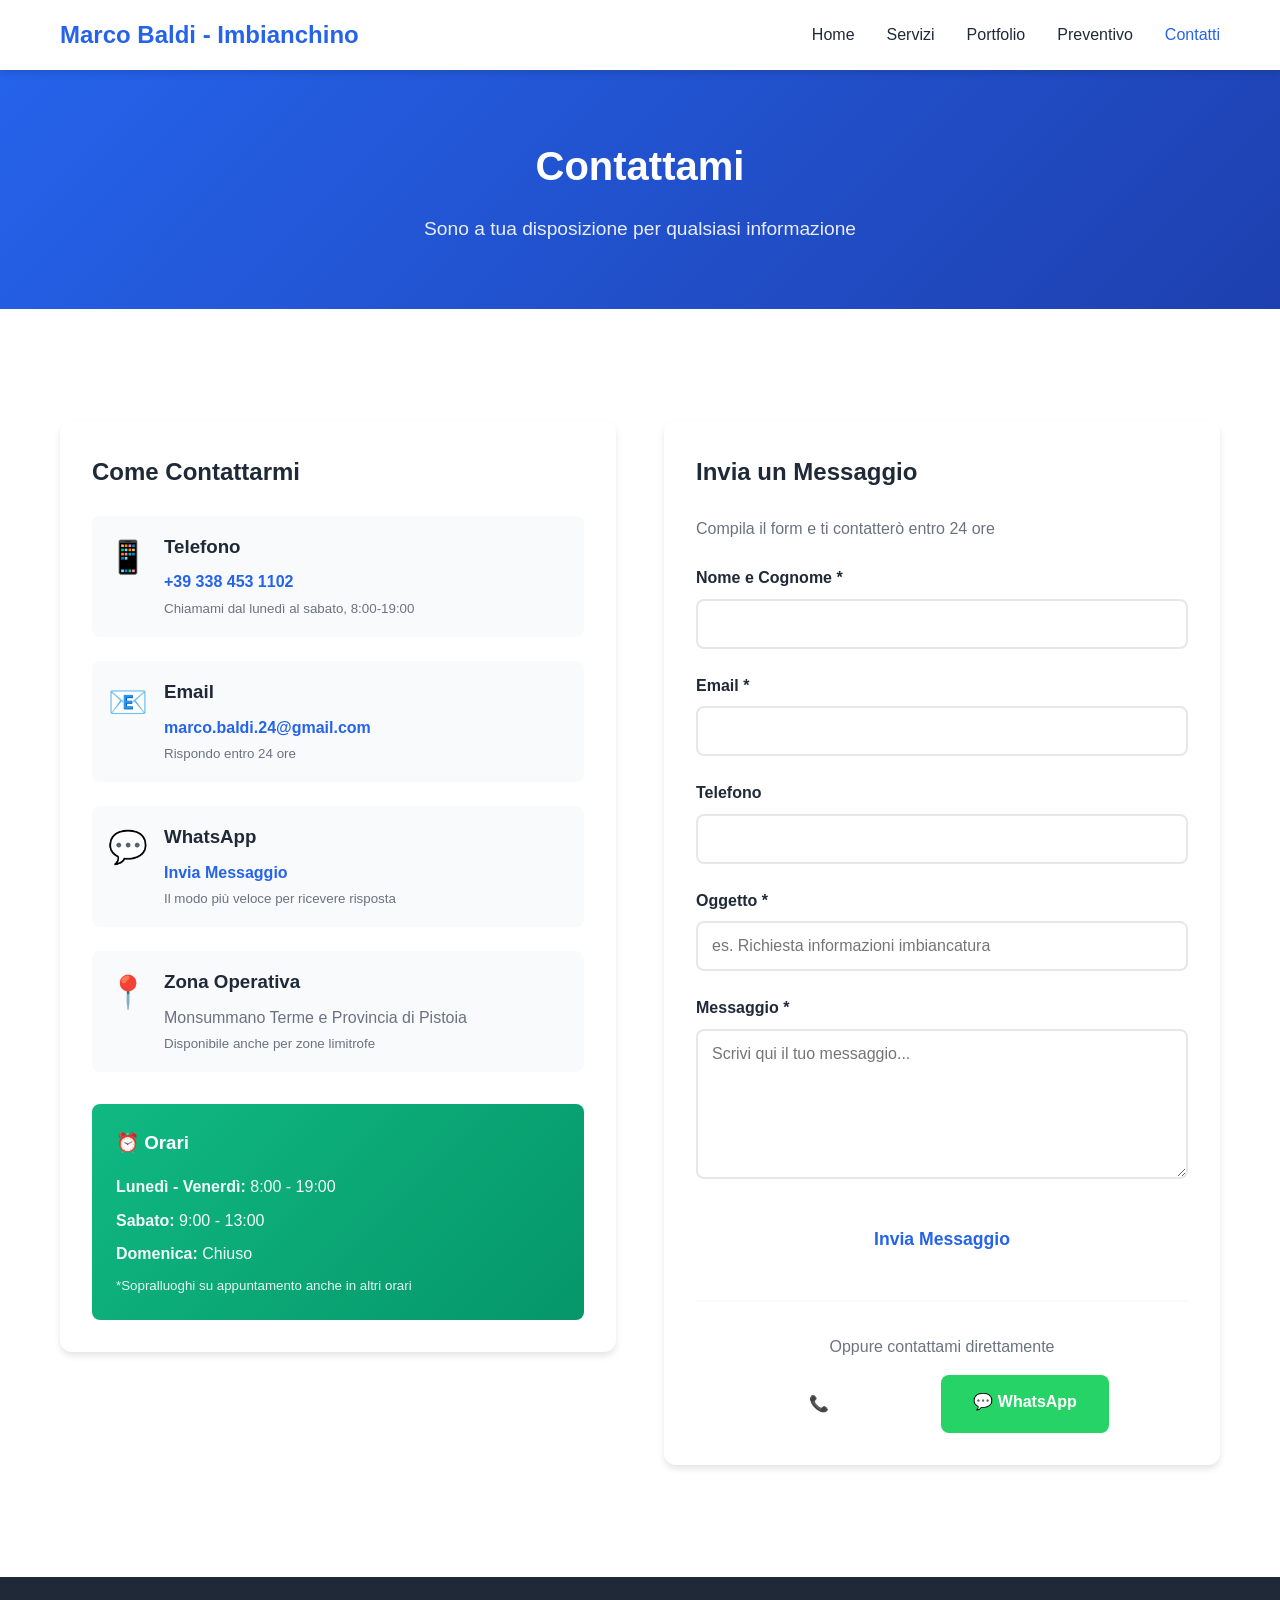
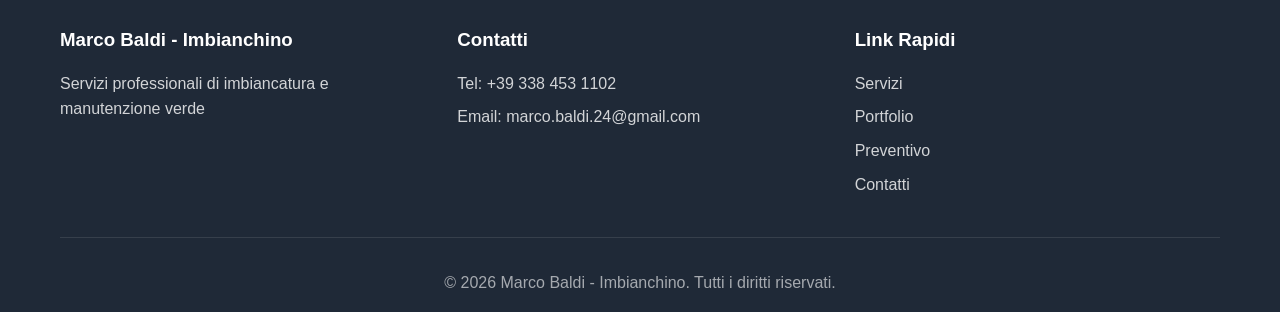
==== contatti.html @ b28af9c4 "Add files via upload" ====
<!DOCTYPE html>
<html lang="it">
<head>
    <script async src="https://www.googletagmanager.com/gtag/js?id=G-X4EQ93HGVP"></script>
    <script>
        window.dataLayer = window.dataLayer || [];
        function gtag(){dataLayer.push(arguments);}
        gtag('js', new Date());
        gtag('config', 'G-X4EQ93HGVP');
    </script>
    <meta charset="UTF-8">
    <meta name="viewport" content="width=device-width, initial-scale=1.0">
    <title>Contatti - Marco Baldi - Imbianchino</title>
    <meta name="description" content="Contattami per informazioni, preventivi o domande sui servizi di imbiancatura e manutenzione verde.">
    <link rel="stylesheet" href="style.css">
    <style>
        .contact-grid {
            display: grid;
            grid-template-columns: repeat(auto-fit, minmax(300px, 1fr));
            gap: 3rem;
            margin-bottom: 3rem;
        }

        .contact-info {
            background-color: var(--white);
            padding: 2rem;
            border-radius: 12px;
            box-shadow: var(--shadow);
        }

        .contact-item {
            display: flex;
            align-items: start;
            margin-bottom: 1.5rem;
            padding: 1rem;
            background-color: var(--light);
            border-radius: 8px;
        }

        .contact-icon {
            font-size: 2rem;
            margin-right: 1rem;
            min-width: 40px;
        }

        .contact-details h3 {
            margin-bottom: 0.5rem;
            color: var(--dark);
        }

        .contact-details p {
            color: var(--gray);
            margin: 0;
        }

        .contact-details a {
            color: var(--primary-color);
            text-decoration: none;
            font-weight: 600;
        }

        .contact-details a:hover {
            text-decoration: underline;
        }

        .contact-form {
            background-color: var(--white);
            padding: 2rem;
            border-radius: 12px;
            box-shadow: var(--shadow);
        }

        .contact-form h2 {
            margin-bottom: 1.5rem;
            color: var(--dark);
        }

        .form-group {
            margin-bottom: 1.5rem;
        }

        .form-group label {
            display: block;
            margin-bottom: 0.5rem;
            font-weight: 600;
            color: var(--dark);
        }

        .form-group input,
        .form-group textarea {
            width: 100%;
            padding: 0.875rem;
            border: 2px solid #e5e7eb;
            border-radius: 8px;
            font-size: 1rem;
            font-family: inherit;
            transition: border-color 0.3s;
        }

        .form-group input:focus,
        .form-group textarea:focus {
            outline: none;
            border-color: var(--primary-color);
        }

        .form-group textarea {
            min-height: 150px;
            resize: vertical;
        }

        .page-header {
            background: linear-gradient(135deg, var(--primary-color) 0%, #1e40af 100%);
            color: var(--white);
            padding: 4rem 0;
            text-align: center;
            margin-bottom: 3rem;
        }

        .page-header h1 {
            font-size: 2.5rem;
            margin-bottom: 1rem;
        }

        .page-header p {
            font-size: 1.2rem;
            opacity: 0.9;
        }

        .orari-box {
            background: linear-gradient(135deg, var(--secondary-color) 0%, #059669 100%);
            color: var(--white);
            padding: 1.5rem;
            border-radius: 8px;
            margin-top: 2rem;
        }

        .orari-box h3 {
            margin-bottom: 1rem;
        }

        .orari-box p {
            margin: 0.5rem 0;
            opacity: 0.95;
        }

        .success-message {
            background-color: #d1fae5;
            border-left: 4px solid var(--secondary-color);
            padding: 1.5rem;
            border-radius: 8px;
            margin-bottom: 2rem;
            display: none;
        }

        .success-message h3 {
            color: #065f46;
            margin-bottom: 0.5rem;
        }

        .success-message p {
            color: #047857;
        }
    </style>
</head>
<body>
    <!-- Header/Navbar -->
    <header class="header">
        <nav class="navbar">
            <div class="container">
                <div class="nav-brand">
                    <h1>Marco Baldi - Imbianchino</h1>
                </div>
                <button class="nav-toggle" id="navToggle">
                    <span></span>
                    <span></span>
                    <span></span>
                </button>
                <ul class="nav-menu" id="navMenu">
                    <li><a href="index.html">Home</a></li>
                    <li><a href="servizi.html">Servizi</a></li>
                    <li><a href="portfolio.html">Portfolio</a></li>
                    <li><a href="preventivo.html">Preventivo</a></li>
                    <li><a href="contatti.html" class="active">Contatti</a></li>
                </ul>
            </div>
        </nav>
    </header>

    <!-- Page Header -->
    <div class="page-header">
        <div class="container">
            <h1>Contattami</h1>
            <p>Sono a tua disposizione per qualsiasi informazione</p>
        </div>
    </div>

    <!-- Contact Content -->
    <section>
        <div class="container">
            <div class="contact-grid">
                <!-- Informazioni Contatto -->
                <div>
                    <div class="contact-info">
                        <h2 style="margin-bottom: 1.5rem;">Come Contattarmi</h2>

                        <div class="contact-item">
                            <div class="contact-icon">📱</div>
                            <div class="contact-details">
                                <h3>Telefono</h3>
                                <p><a href="tel:+393384531102">+39 338 453 1102</a></p>
                                <small style="color: var(--gray);">Chiamami dal lunedì al sabato, 8:00-19:00</small>
                            </div>
                        </div>

                        <div class="contact-item">
                            <div class="contact-icon">📧</div>
                            <div class="contact-details">
                                <h3>Email</h3>
                                <p><a href="mailto:marco.baldi.24@gmail.com">marco.baldi.24@gmail.com</a></p>
                                <small style="color: var(--gray);">Rispondo entro 24 ore</small>
                            </div>
                        </div>

                        <div class="contact-item">
                            <div class="contact-icon">💬</div>
                            <div class="contact-details">
                                <h3>WhatsApp</h3>
                                <p><a href="https://wa.me/393384531102" target="_blank">Invia Messaggio</a></p>
                                <small style="color: var(--gray);">Il modo più veloce per ricevere risposta</small>
                            </div>
                        </div>

                        <div class="contact-item">
                            <div class="contact-icon">📍</div>
                            <div class="contact-details">
                                <h3>Zona Operativa</h3>
                                <p>Monsummano Terme e Provincia di Pistoia</p>
                                <small style="color: var(--gray);">Disponibile anche per zone limitrofe</small>
                            </div>
                        </div>

                        <div class="orari-box">
                            <h3>⏰ Orari</h3>
                            <p><strong>Lunedì - Venerdì:</strong> 8:00 - 19:00</p>
                            <p><strong>Sabato:</strong> 9:00 - 13:00</p>
                            <p><strong>Domenica:</strong> Chiuso</p>
                            <small style="display: block; margin-top: 0.5rem; opacity: 0.9;">*Sopralluoghi su appuntamento anche in altri orari</small>
                        </div>
                    </div>
                </div>

                <!-- Form Contatto -->
                <div>
                    <div class="contact-form">
                        <div class="success-message" id="contactSuccess">
                            <h3>✓ Messaggio Inviato!</h3>
                            <p>Grazie per avermi contattato. Ti risponderò al più presto.</p>
                        </div>

                        <h2>Invia un Messaggio</h2>
                        <p style="color: var(--gray); margin-bottom: 1.5rem;">Compila il form e ti contatterò entro 24 ore</p>

                        <form id="contactForm">
                            <div class="form-group">
                                <label for="nome">Nome e Cognome *</label>
                                <input type="text" id="nome" name="nome" required>
                            </div>

                            <div class="form-group">
                                <label for="email">Email *</label>
                                <input type="email" id="email" name="email" required>
                            </div>

                            <div class="form-group">
                                <label for="telefono">Telefono</label>
                                <input type="tel" id="telefono" name="telefono">
                            </div>

                            <div class="form-group">
                                <label for="oggetto">Oggetto *</label>
                                <input type="text" id="oggetto" name="oggetto" placeholder="es. Richiesta informazioni imbiancatura" required>
                            </div>

                            <div class="form-group">
                                <label for="messaggio">Messaggio *</label>
                                <textarea id="messaggio" name="messaggio" placeholder="Scrivi qui il tuo messaggio..." required></textarea>
                            </div>

                            <button type="submit" class="btn btn-primary btn-large" style="width: 100%;">
                                Invia Messaggio
                            </button>
                        </form>

                        <div style="text-align: center; margin-top: 2rem; padding-top: 2rem; border-top: 2px solid var(--light);">
                            <p style="color: var(--gray); margin-bottom: 1rem;">Oppure contattami direttamente</p>
                            <div style="display: flex; gap: 1rem; justify-content: center; flex-wrap: wrap;">
                                <a href="tel:+393384531102" class="btn btn-secondary">📞 Chiama</a>
                                <a href="https://wa.me/393384531102" class="btn btn-whatsapp" target="_blank">💬 WhatsApp</a>
                            </div>
                        </div>
                    </div>
                </div>
            </div>
        </div>
    </section>

    <!-- Footer -->
    <footer class="footer">
        <div class="container">
            <div class="footer-content">
                <div class="footer-section">
                    <h3>Marco Baldi - Imbianchino</h3>
                    <p>Servizi professionali di imbiancatura e manutenzione verde</p>
                </div>
                <div class="footer-section">
                    <h3>Contatti</h3>
                    <p>Tel: <a href="tel:+393384531102">+39 338 453 1102</a></p>
                    <p>Email: <a href="mailto:marco.baldi.24@gmail.com">marco.baldi.24@gmail.com</a></p>
                </div>
                <div class="footer-section">
                    <h3>Link Rapidi</h3>
                    <ul>
                        <li><a href="servizi.html">Servizi</a></li>
                        <li><a href="portfolio.html">Portfolio</a></li>
                        <li><a href="preventivo.html">Preventivo</a></li>
                        <li><a href="contatti.html">Contatti</a></li>
                    </ul>
                </div>
            </div>
            <div class="footer-bottom">
                <p>&copy; 2026 Marco Baldi - Imbianchino. Tutti i diritti riservati.</p>
            </div>
        </div>
    </footer>

    <script src="script.js"></script>
    <script>
        document.getElementById('contactForm').addEventListener('submit', function(e) {
            e.preventDefault();

            if (typeof gtag === 'function') {
                gtag('event', 'generate_lead', {
                    'method': 'ContactForm',
                    'event_label': 'Modulo Contatti'
                });
            }

            setTimeout(() => {
                document.getElementById('contactForm').style.display = 'none';
                document.getElementById('contactSuccess').style.display = 'block';
                document.getElementById('contactSuccess').scrollIntoView({ behavior: 'smooth' });
            }, 500);
        });
    </script>
</body>
</html>
---- style.css ----
/* Reset e Base */
* {
    margin: 0;
    padding: 0;
    box-sizing: border-box;
}

:root {
    --primary-color: #2563eb;
    --secondary-color: #10b981;
    --dark: #1f2937;
    --light: #f9fafb;
    --gray: #6b7280;
    --white: #ffffff;
    --shadow: 0 4px 6px rgba(0, 0, 0, 0.1);
    --shadow-lg: 0 10px 25px rgba(0, 0, 0, 0.15);
}

body {
    font-family: -apple-system, BlinkMacSystemFont, 'Segoe UI', Roboto, Oxygen, Ubuntu, Cantarell, sans-serif;
    line-height: 1.6;
    color: var(--dark);
    background-color: var(--white);
}

.container {
    max-width: 1200px;
    margin: 0 auto;
    padding: 0 20px;
}

/* Header & Navbar */
.header {
    background-color: var(--white);
    box-shadow: var(--shadow);
    position: sticky;
    top: 0;
    z-index: 1000;
}

.navbar {
    padding: 1rem 0;
}

.navbar .container {
    display: flex;
    justify-content: space-between;
    align-items: center;
}

.nav-brand h1 {
    font-size: 1.5rem;
    color: var(--primary-color);
}

.nav-menu {
    display: flex;
    list-style: none;
    gap: 2rem;
}

.nav-menu a {
    text-decoration: none;
    color: var(--dark);
    font-weight: 500;
    transition: color 0.3s;
}

.nav-menu a:hover,
.nav-menu a.active {
    color: var(--primary-color);
}

.nav-toggle {
    display: none;
    flex-direction: column;
    background: none;
    border: none;
    cursor: pointer;
    padding: 0;
}

.nav-toggle span {
    width: 25px;
    height: 3px;
    background-color: var(--dark);
    margin: 3px 0;
    transition: 0.3s;
}

/* Hero Section */
.hero {
    position: relative;
    background: linear-gradient(135deg, var(--primary-color) 0%, #1e40af 100%);
    color: var(--white);
    padding: 8rem 0;
    text-align: center;
}

.hero-overlay {
    position: absolute;
    top: 0;
    left: 0;
    right: 0;
    bottom: 0;
    background: url('data:image/svg+xml,<svg xmlns="http://www.w3.org/2000/svg" viewBox="0 0 1200 600"><path d="M0,300 Q300,200 600,300 T1200,300 L1200,600 L0,600 Z" fill="rgba(255,255,255,0.1)"/></svg>');
    background-size: cover;
}

.hero-content {
    position: relative;
    z-index: 1;
}

.hero-title {
    font-size: 3rem;
    margin-bottom: 1rem;
    font-weight: 700;
}

.hero-subtitle {
    font-size: 1.5rem;
    margin-bottom: 2rem;
    opacity: 0.9;
}

.hero-buttons {
    display: flex;
    gap: 1rem;
    justify-content: center;
    flex-wrap: wrap;
}

/* Buttons */
.btn {
    display: inline-block;
    padding: 0.875rem 2rem;
    border-radius: 8px;
    text-decoration: none;
    font-weight: 600;
    transition: all 0.3s;
    border: 2px solid transparent;
    cursor: pointer;
    font-size: 1rem;
}

.btn-primary {
    background-color: var(--white);
    color: var(--primary-color);
}

.btn-primary:hover {
    transform: translateY(-2px);
    box-shadow: var(--shadow-lg);
}

.btn-secondary {
    background-color: transparent;
    color: var(--white);
    border-color: var(--white);
}

.btn-secondary:hover {
    background-color: var(--white);
    color: var(--primary-color);
}

.btn-outline {
    background-color: transparent;
    color: var(--primary-color);
    border-color: var(--primary-color);
}

.btn-outline:hover {
    background-color: var(--primary-color);
    color: var(--white);
}

.btn-whatsapp {
    background-color: #25d366;
    color: var(--white);
    border: none;
}

.btn-whatsapp:hover {
    background-color: #20ba5a;
    transform: translateY(-2px);
}

.btn-large {
    padding: 1rem 2.5rem;
    font-size: 1.1rem;
}

.whatsapp-icon {
    margin-right: 0.5rem;
}

/* Sections */
section {
    padding: 4rem 0;
}

.section-title {
    text-align: center;
    font-size: 2.5rem;
    margin-bottom: 3rem;
    color: var(--dark);
}

/* Services Preview */
.services-preview {
    background-color: var(--light);
}

.services-grid {
    display: grid;
    grid-template-columns: repeat(auto-fit, minmax(280px, 1fr));
    gap: 2rem;
    margin-bottom: 3rem;
}

.service-card {
    background-color: var(--white);
    padding: 2rem;
    border-radius: 12px;
    text-align: center;
    box-shadow: var(--shadow);
    transition: transform 0.3s, box-shadow 0.3s;
}

.service-card:hover {
    transform: translateY(-5px);
    box-shadow: var(--shadow-lg);
}

.service-icon {
    font-size: 3rem;
    margin-bottom: 1rem;
}

.service-card h3 {
    font-size: 1.5rem;
    margin-bottom: 1rem;
    color: var(--dark);
}

.service-card p {
    color: var(--gray);
}

/* Features Grid */
.features-grid {
    display: grid;
    grid-template-columns: repeat(auto-fit, minmax(250px, 1fr));
    gap: 2rem;
}

.feature {
    text-align: center;
    padding: 1.5rem;
}

.feature-icon {
    font-size: 2.5rem;
    color: var(--secondary-color);
    margin-bottom: 1rem;
}

.feature h3 {
    font-size: 1.25rem;
    margin-bottom: 0.5rem;
}

.feature p {
    color: var(--gray);
}

/* CTA Section */
.cta {
    background: linear-gradient(135deg, var(--primary-color) 0%, #1e40af 100%);
    color: var(--white);
    text-align: center;
}

.cta h2 {
    font-size: 2.5rem;
    margin-bottom: 1rem;
}

.cta p {
    font-size: 1.25rem;
    margin-bottom: 2rem;
    opacity: 0.9;
}

.cta-buttons {
    display: flex;
    gap: 1rem;
    justify-content: center;
    flex-wrap: wrap;
}

/* Footer */
.footer {
    background-color: var(--dark);
    color: var(--white);
    padding: 3rem 0 1rem;
}

.footer-content {
    display: grid;
    grid-template-columns: repeat(auto-fit, minmax(250px, 1fr));
    gap: 2rem;
    margin-bottom: 2rem;
}

.footer-section h3 {
    margin-bottom: 1rem;
    color: var(--white);
}

.footer-section p {
    color: rgba(255, 255, 255, 0.8);
    margin-bottom: 0.5rem;
}

.footer-section a {
    color: rgba(255, 255, 255, 0.8);
    text-decoration: none;
    transition: color 0.3s;
}

.footer-section a:hover {
    color: var(--white);
}

.footer-section ul {
    list-style: none;
}

.footer-section ul li {
    margin-bottom: 0.5rem;
}

.footer-bottom {
    text-align: center;
    padding-top: 2rem;
    border-top: 1px solid rgba(255, 255, 255, 0.1);
    color: rgba(255, 255, 255, 0.6);
}

/* Utility Classes */
.text-center {
    text-align: center;
}

/* Responsive */
@media (max-width: 768px) {
    .nav-menu {
        position: fixed;
        left: -100%;
        top: 70px;
        flex-direction: column;
        background-color: var(--white);
        width: 100%;
        text-align: center;
        transition: 0.3s;
        box-shadow: var(--shadow);
        padding: 2rem 0;
    }

    .nav-menu.active {
        left: 0;
    }

    .nav-toggle {
        display: flex;
    }

    .hero-title {
        font-size: 2rem;
    }

    .hero-subtitle {
        font-size: 1.2rem;
    }

    .section-title {
        font-size: 2rem;
    }

    .hero {
        padding: 4rem 0;
    }

    .services-grid,
    .features-grid {
        grid-template-columns: 1fr;
    }
}
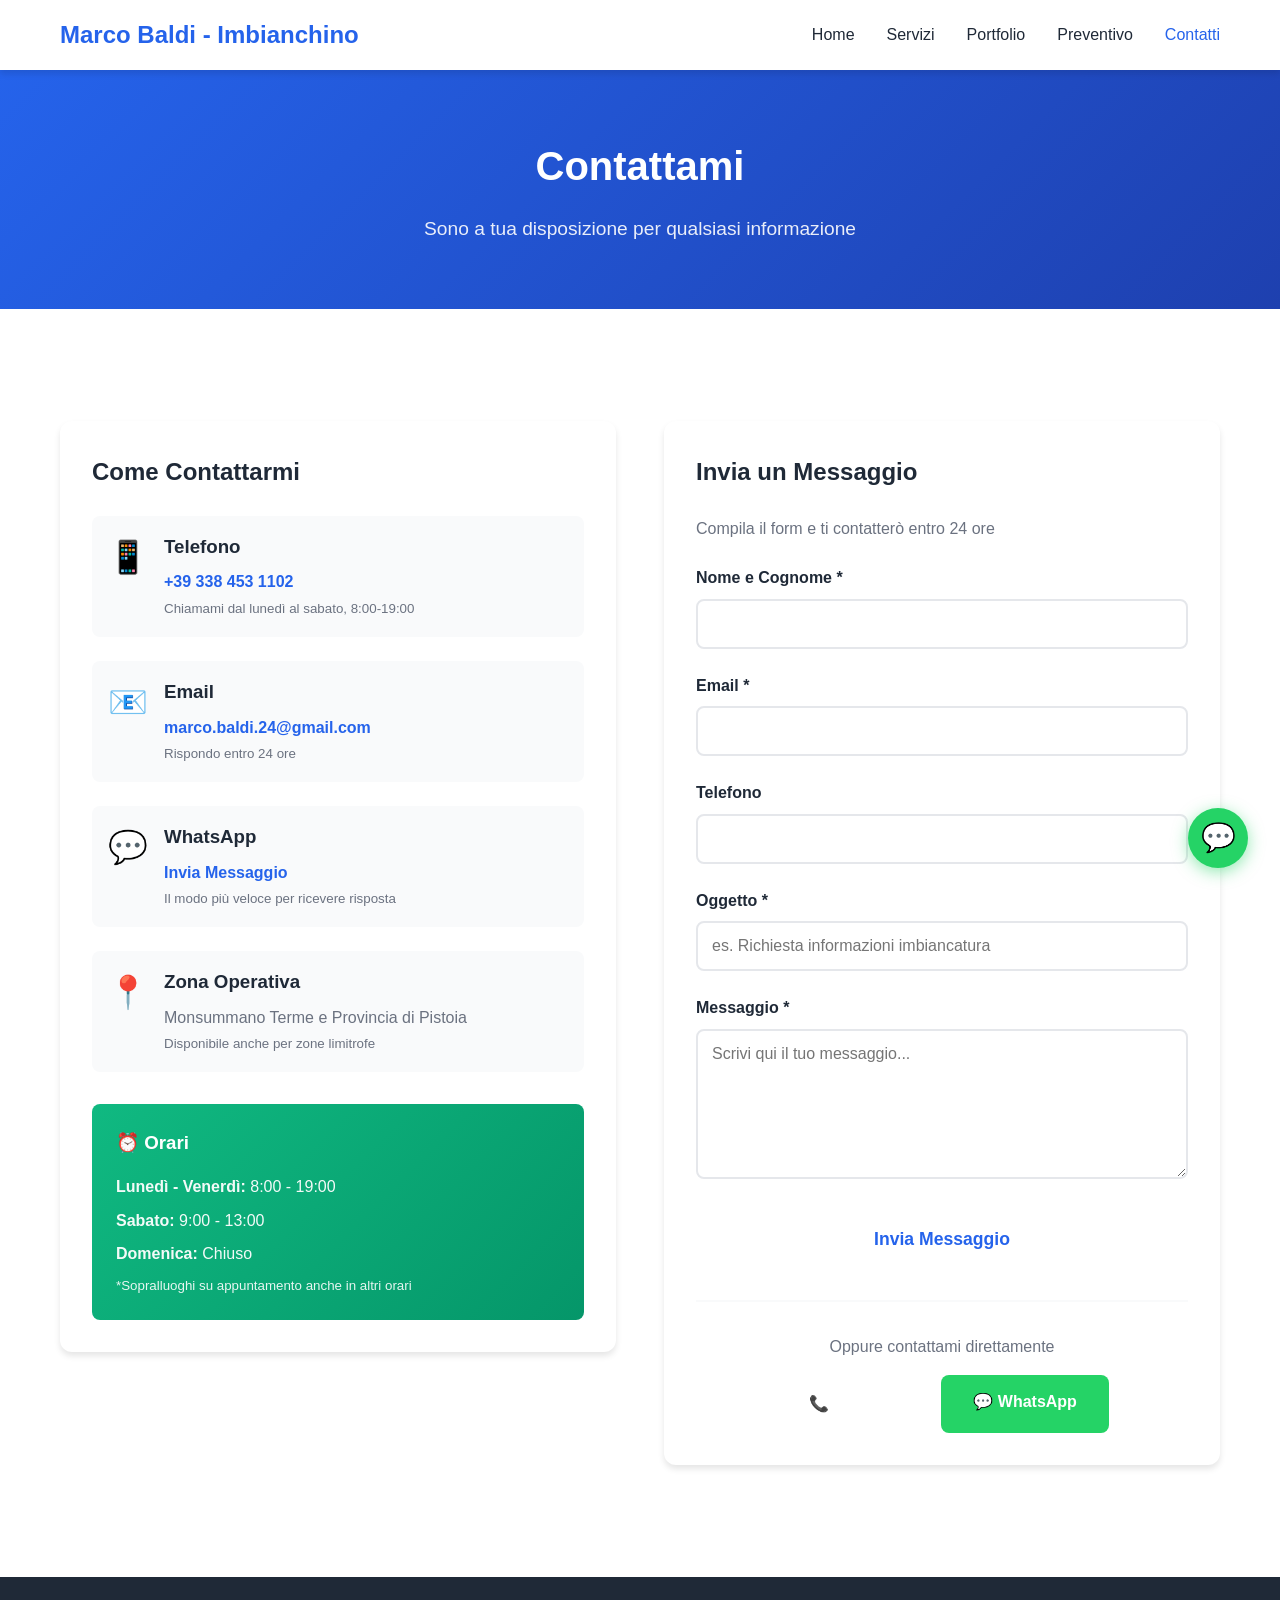
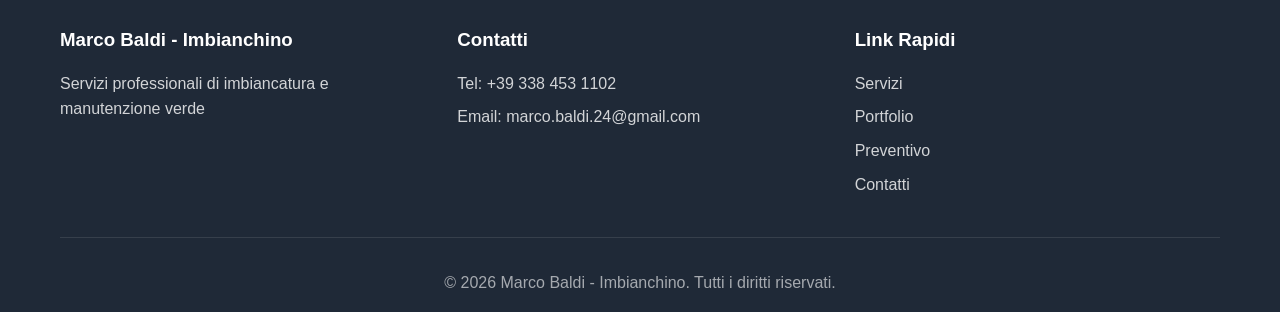
==== commit 2ce1d45f: "Improve code quality and implement website enhancements Co-authored-by: Mescal0 <8352988+Mescal0@use" ====
--- a/contatti.html
+++ b/contatti.html
@@ -8,164 +8,33 @@
         gtag('js', new Date());
         gtag('config', 'G-X4EQ93HGVP');
     </script>
+    <!-- Google Tag Manager -->
+    <script>(function(w,d,s,l,i){w[l]=w[l]||[];w[l].push({'gtm.start':
+    new Date().getTime(),event:'gtm.js'});var f=d.getElementsByTagName(s)[0],
+    j=d.createElement(s),dl=l!='dataLayer'?'&l='+l:'';j.async=true;j.src=
+    'https://www.googletagmanager.com/gtm.js?id='+i+dl;f.parentNode.insertBefore(j,f);
+    })(window,document,'script','dataLayer','GT-P8QQXMKH');</script>
+    <!-- End Google Tag Manager -->
     <meta charset="UTF-8">
     <meta name="viewport" content="width=device-width, initial-scale=1.0">
     <title>Contatti - Marco Baldi - Imbianchino</title>
     <meta name="description" content="Contattami per informazioni, preventivi o domande sui servizi di imbiancatura e manutenzione verde.">
+    <!-- Open Graph -->
+    <meta property="og:type" content="website">
+    <meta property="og:title" content="Contatti - Marco Baldi - Imbianchino">
+    <meta property="og:description" content="Contattami per informazioni o preventivi gratuiti. Imbianchino a Monsummano Terme.">
+    <meta property="og:url" content="https://marco-imbianchino.pages.dev/contatti.html">
+    <link rel="canonical" href="https://marco-imbianchino.pages.dev/contatti.html">
     <link rel="stylesheet" href="style.css">
-    <style>
-        .contact-grid {
-            display: grid;
-            grid-template-columns: repeat(auto-fit, minmax(300px, 1fr));
-            gap: 3rem;
-            margin-bottom: 3rem;
-        }
-
-        .contact-info {
-            background-color: var(--white);
-            padding: 2rem;
-            border-radius: 12px;
-            box-shadow: var(--shadow);
-        }
-
-        .contact-item {
-            display: flex;
-            align-items: start;
-            margin-bottom: 1.5rem;
-            padding: 1rem;
-            background-color: var(--light);
-            border-radius: 8px;
-        }
-
-        .contact-icon {
-            font-size: 2rem;
-            margin-right: 1rem;
-            min-width: 40px;
-        }
-
-        .contact-details h3 {
-            margin-bottom: 0.5rem;
-            color: var(--dark);
-        }
-
-        .contact-details p {
-            color: var(--gray);
-            margin: 0;
-        }
-
-        .contact-details a {
-            color: var(--primary-color);
-            text-decoration: none;
-            font-weight: 600;
-        }
-
-        .contact-details a:hover {
-            text-decoration: underline;
-        }
-
-        .contact-form {
-            background-color: var(--white);
-            padding: 2rem;
-            border-radius: 12px;
-            box-shadow: var(--shadow);
-        }
-
-        .contact-form h2 {
-            margin-bottom: 1.5rem;
-            color: var(--dark);
-        }
-
-        .form-group {
-            margin-bottom: 1.5rem;
-        }
-
-        .form-group label {
-            display: block;
-            margin-bottom: 0.5rem;
-            font-weight: 600;
-            color: var(--dark);
-        }
-
-        .form-group input,
-        .form-group textarea {
-            width: 100%;
-            padding: 0.875rem;
-            border: 2px solid #e5e7eb;
-            border-radius: 8px;
-            font-size: 1rem;
-            font-family: inherit;
-            transition: border-color 0.3s;
-        }
-
-        .form-group input:focus,
-        .form-group textarea:focus {
-            outline: none;
-            border-color: var(--primary-color);
-        }
-
-        .form-group textarea {
-            min-height: 150px;
-            resize: vertical;
-        }
-
-        .page-header {
-            background: linear-gradient(135deg, var(--primary-color) 0%, #1e40af 100%);
-            color: var(--white);
-            padding: 4rem 0;
-            text-align: center;
-            margin-bottom: 3rem;
-        }
-
-        .page-header h1 {
-            font-size: 2.5rem;
-            margin-bottom: 1rem;
-        }
-
-        .page-header p {
-            font-size: 1.2rem;
-            opacity: 0.9;
-        }
-
-        .orari-box {
-            background: linear-gradient(135deg, var(--secondary-color) 0%, #059669 100%);
-            color: var(--white);
-            padding: 1.5rem;
-            border-radius: 8px;
-            margin-top: 2rem;
-        }
-
-        .orari-box h3 {
-            margin-bottom: 1rem;
-        }
-
-        .orari-box p {
-            margin: 0.5rem 0;
-            opacity: 0.95;
-        }
-
-        .success-message {
-            background-color: #d1fae5;
-            border-left: 4px solid var(--secondary-color);
-            padding: 1.5rem;
-            border-radius: 8px;
-            margin-bottom: 2rem;
-            display: none;
-        }
-
-        .success-message h3 {
-            color: #065f46;
-            margin-bottom: 0.5rem;
-        }
-
-        .success-message p {
-            color: #047857;
-        }
-    </style>
 </head>
 <body>
+    <!-- Google Tag Manager (noscript) -->
+    <noscript><iframe src="https://www.googletagmanager.com/ns.html?id=GT-P8QQXMKH"
+    height="0" width="0" style="display:none;visibility:hidden"></iframe></noscript>
+    <!-- End Google Tag Manager (noscript) -->
     <!-- Header/Navbar -->
     <header class="header">
-        <nav class="navbar">
+        <nav class="navbar" aria-label="Navigazione principale">
             <div class="container">
                 <div class="nav-brand">
                     <h1>Marco Baldi - Imbianchino</h1>
@@ -175,7 +44,7 @@
                     <span></span>
                     <span></span>
                 </button>
-                <ul class="nav-menu" id="navMenu">
+                <ul class="nav-menu" id="navMenu" role="list">
                     <li><a href="index.html">Home</a></li>
                     <li><a href="servizi.html">Servizi</a></li>
                     <li><a href="portfolio.html">Portfolio</a></li>
@@ -199,7 +68,7 @@
         <div class="container">
             <div class="contact-grid">
                 <!-- Informazioni Contatto -->
-                <div>
+                <div class="fade-in">
                     <div class="contact-info">
                         <h2 style="margin-bottom: 1.5rem;">Come Contattarmi</h2>
 
@@ -225,7 +94,7 @@
                             <div class="contact-icon">💬</div>
                             <div class="contact-details">
                                 <h3>WhatsApp</h3>
-                                <p><a href="https://wa.me/393384531102" target="_blank">Invia Messaggio</a></p>
+                                <p><a href="https://wa.me/393384531102" target="_blank" rel="noopener noreferrer">Invia Messaggio</a></p>
                                 <small style="color: var(--gray);">Il modo più veloce per ricevere risposta</small>
                             </div>
                         </div>
@@ -250,7 +119,7 @@
                 </div>
 
                 <!-- Form Contatto -->
-                <div>
+                <div class="fade-in">
                     <div class="contact-form">
                         <div class="success-message" id="contactSuccess">
                             <h3>✓ Messaggio Inviato!</h3>
@@ -260,20 +129,20 @@
                         <h2>Invia un Messaggio</h2>
                         <p style="color: var(--gray); margin-bottom: 1.5rem;">Compila il form e ti contatterò entro 24 ore</p>
 
-                        <form id="contactForm">
+                        <form id="contactForm" novalidate>
                             <div class="form-group">
                                 <label for="nome">Nome e Cognome *</label>
-                                <input type="text" id="nome" name="nome" required>
+                                <input type="text" id="nome" name="nome" required autocomplete="name">
                             </div>
 
                             <div class="form-group">
                                 <label for="email">Email *</label>
-                                <input type="email" id="email" name="email" required>
+                                <input type="email" id="email" name="email" required autocomplete="email">
                             </div>
 
                             <div class="form-group">
                                 <label for="telefono">Telefono</label>
-                                <input type="tel" id="telefono" name="telefono">
+                                <input type="tel" id="telefono" name="telefono" autocomplete="tel">
                             </div>
 
                             <div class="form-group">
@@ -295,7 +164,7 @@
                             <p style="color: var(--gray); margin-bottom: 1rem;">Oppure contattami direttamente</p>
                             <div style="display: flex; gap: 1rem; justify-content: center; flex-wrap: wrap;">
                                 <a href="tel:+393384531102" class="btn btn-secondary">📞 Chiama</a>
-                                <a href="https://wa.me/393384531102" class="btn btn-whatsapp" target="_blank">💬 WhatsApp</a>
+                                <a href="https://wa.me/393384531102" class="btn btn-whatsapp" target="_blank" rel="noopener noreferrer">💬 WhatsApp</a>
                             </div>
                         </div>
                     </div>
@@ -333,6 +202,15 @@
         </div>
     </footer>
 
+    <!-- Floating WhatsApp Button -->
+    <a href="https://wa.me/393384531102" class="floating-whatsapp" target="_blank" rel="noopener noreferrer" aria-label="Contattaci su WhatsApp">
+        💬
+        <span class="floating-whatsapp-tooltip">Scrivimi su WhatsApp</span>
+    </a>
+
+    <!-- Scroll to top -->
+    <button class="scroll-top" id="scrollTop" aria-label="Torna in cima">↑</button>
+
     <script src="script.js"></script>
     <script>
         document.getElementById('contactForm').addEventListener('submit', function(e) {
@@ -347,8 +225,9 @@
 
             setTimeout(() => {
                 document.getElementById('contactForm').style.display = 'none';
-                document.getElementById('contactSuccess').style.display = 'block';
-                document.getElementById('contactSuccess').scrollIntoView({ behavior: 'smooth' });
+                const successEl = document.getElementById('contactSuccess');
+                successEl.style.display = 'block';
+                successEl.scrollIntoView({ behavior: 'smooth' });
             }, 500);
         });
     </script>
--- a/style.css
+++ b/style.css
@@ -14,6 +14,13 @@
     --white: #ffffff;
     --shadow: 0 4px 6px rgba(0, 0, 0, 0.1);
     --shadow-lg: 0 10px 25px rgba(0, 0, 0, 0.15);
+    --transition: 0.3s ease;
+}
+
+/* Accessibility: focus */
+:focus-visible {
+    outline: 3px solid var(--primary-color);
+    outline-offset: 2px;
 }
 
 body {
@@ -399,3 +406,649 @@
         grid-template-columns: 1fr;
     }
 }
+
+/* ========================
+   Page Header (shared across inner pages)
+   ======================== */
+.page-header {
+    background: linear-gradient(135deg, var(--primary-color) 0%, #1e40af 100%);
+    color: var(--white);
+    padding: 4rem 0;
+    text-align: center;
+    margin-bottom: 3rem;
+}
+
+.page-header h1 {
+    font-size: 2.5rem;
+    margin-bottom: 1rem;
+}
+
+.page-header p {
+    font-size: 1.2rem;
+    opacity: 0.9;
+}
+
+/* ========================
+   Fade-in animation (IntersectionObserver)
+   ======================== */
+.fade-in {
+    opacity: 0;
+    transform: translateY(24px);
+    transition: opacity 0.6s ease, transform 0.6s ease;
+}
+
+.fade-in.visible {
+    opacity: 1;
+    transform: translateY(0);
+}
+
+/* ========================
+   Testimonials
+   ======================== */
+.testimonials {
+    background-color: var(--light);
+}
+
+.testimonials-grid {
+    display: grid;
+    grid-template-columns: repeat(auto-fit, minmax(280px, 1fr));
+    gap: 2rem;
+}
+
+.testimonial-card {
+    background-color: var(--white);
+    padding: 2rem;
+    border-radius: 12px;
+    box-shadow: var(--shadow);
+    position: relative;
+}
+
+.testimonial-stars {
+    color: #f59e0b;
+    font-size: 1.2rem;
+    margin-bottom: 1rem;
+}
+
+.testimonial-text {
+    color: var(--gray);
+    font-style: italic;
+    line-height: 1.7;
+    margin-bottom: 1.5rem;
+}
+
+.testimonial-author {
+    display: flex;
+    align-items: center;
+    gap: 0.75rem;
+}
+
+.testimonial-avatar {
+    width: 44px;
+    height: 44px;
+    border-radius: 50%;
+    background: linear-gradient(135deg, var(--primary-color) 0%, #1e40af 100%);
+    display: flex;
+    align-items: center;
+    justify-content: center;
+    color: var(--white);
+    font-weight: 700;
+    font-size: 1rem;
+    flex-shrink: 0;
+}
+
+.testimonial-name {
+    font-weight: 600;
+    color: var(--dark);
+}
+
+.testimonial-location {
+    font-size: 0.875rem;
+    color: var(--gray);
+}
+
+/* ========================
+   Floating WhatsApp Button
+   ======================== */
+.floating-whatsapp {
+    position: fixed;
+    bottom: 2rem;
+    right: 2rem;
+    background-color: #25d366;
+    color: var(--white);
+    width: 60px;
+    height: 60px;
+    border-radius: 50%;
+    display: flex;
+    align-items: center;
+    justify-content: center;
+    text-decoration: none;
+    font-size: 1.75rem;
+    box-shadow: 0 4px 16px rgba(37, 211, 102, 0.5);
+    z-index: 999;
+    transition: transform var(--transition), box-shadow var(--transition);
+    animation: pulse-wa 2.5s infinite;
+}
+
+.floating-whatsapp:hover {
+    transform: scale(1.12);
+    box-shadow: 0 6px 24px rgba(37, 211, 102, 0.65);
+    animation: none;
+}
+
+.floating-whatsapp-tooltip {
+    position: absolute;
+    right: 70px;
+    background-color: var(--dark);
+    color: var(--white);
+    padding: 0.4rem 0.8rem;
+    border-radius: 6px;
+    font-size: 0.85rem;
+    white-space: nowrap;
+    opacity: 0;
+    pointer-events: none;
+    transition: opacity var(--transition);
+}
+
+.floating-whatsapp:hover .floating-whatsapp-tooltip {
+    opacity: 1;
+}
+
+@keyframes pulse-wa {
+    0%, 100% { box-shadow: 0 4px 16px rgba(37, 211, 102, 0.5); }
+    50% { box-shadow: 0 4px 28px rgba(37, 211, 102, 0.8); }
+}
+
+/* ========================
+   Scroll-to-top Button
+   ======================== */
+.scroll-top {
+    position: fixed;
+    bottom: 5.5rem;
+    right: 2rem;
+    background-color: var(--primary-color);
+    color: var(--white);
+    width: 44px;
+    height: 44px;
+    border-radius: 50%;
+    border: none;
+    cursor: pointer;
+    font-size: 1.2rem;
+    display: flex;
+    align-items: center;
+    justify-content: center;
+    box-shadow: var(--shadow);
+    opacity: 0;
+    transform: translateY(10px);
+    pointer-events: none;
+    transition: opacity var(--transition), transform var(--transition);
+    z-index: 998;
+}
+
+.scroll-top.visible {
+    opacity: 1;
+    transform: translateY(0);
+    pointer-events: auto;
+}
+
+.scroll-top:hover {
+    background-color: #1e40af;
+}
+
+/* ========================
+   Service Detail (servizi.html)
+   ======================== */
+.service-detail {
+    background-color: var(--white);
+    padding: 3rem;
+    margin-bottom: 3rem;
+    border-radius: 12px;
+    box-shadow: var(--shadow);
+}
+
+.service-detail h2 {
+    color: var(--primary-color);
+    margin-bottom: 1.5rem;
+    font-size: 2rem;
+}
+
+.service-detail h3 {
+    color: var(--dark);
+    margin-top: 1.5rem;
+    margin-bottom: 1rem;
+    font-size: 1.5rem;
+}
+
+.service-detail ul {
+    list-style: none;
+    padding: 0;
+}
+
+.service-detail ul li {
+    padding: 0.5rem 0;
+    padding-left: 2rem;
+    position: relative;
+}
+
+.service-detail ul li::before {
+    content: "✓";
+    position: absolute;
+    left: 0;
+    color: var(--secondary-color);
+    font-weight: bold;
+    font-size: 1.2rem;
+}
+
+.service-detail p {
+    color: var(--gray);
+    line-height: 1.8;
+    margin-bottom: 1rem;
+}
+
+.price-info {
+    background-color: var(--light);
+    padding: 1.5rem;
+    border-radius: 8px;
+    margin-top: 2rem;
+    border-left: 4px solid var(--primary-color);
+}
+
+.price-info h4 {
+    color: var(--dark);
+    margin-bottom: 0.5rem;
+}
+
+/* ========================
+   Portfolio (portfolio.html)
+   ======================== */
+.portfolio-grid {
+    display: grid;
+    grid-template-columns: repeat(auto-fill, minmax(300px, 1fr));
+    gap: 2rem;
+    margin-bottom: 3rem;
+}
+
+.portfolio-item {
+    position: relative;
+    border-radius: 12px;
+    overflow: hidden;
+    box-shadow: var(--shadow);
+    transition: transform var(--transition), box-shadow var(--transition);
+    background-color: var(--light);
+    aspect-ratio: 4/3;
+}
+
+.portfolio-item:hover {
+    transform: translateY(-5px);
+    box-shadow: var(--shadow-lg);
+}
+
+.portfolio-image {
+    width: 100%;
+    height: 100%;
+    background: linear-gradient(135deg, #e0e7ff 0%, #dbeafe 100%);
+    display: flex;
+    align-items: center;
+    justify-content: center;
+}
+
+.portfolio-image img {
+    width: 100%;
+    height: 100%;
+    object-fit: cover;
+}
+
+.portfolio-overlay {
+    position: absolute;
+    bottom: 0;
+    left: 0;
+    right: 0;
+    background: linear-gradient(to top, rgba(0,0,0,0.8) 0%, transparent 100%);
+    color: var(--white);
+    padding: 1.5rem;
+    transform: translateY(100%);
+    transition: transform var(--transition);
+}
+
+.portfolio-item:hover .portfolio-overlay {
+    transform: translateY(0);
+}
+
+.portfolio-overlay h3 {
+    font-size: 1.25rem;
+    margin-bottom: 0.5rem;
+}
+
+.portfolio-overlay p {
+    font-size: 0.9rem;
+    opacity: 0.9;
+}
+
+.category-filter {
+    display: flex;
+    justify-content: center;
+    gap: 1rem;
+    margin-bottom: 3rem;
+    flex-wrap: wrap;
+}
+
+.filter-btn {
+    padding: 0.75rem 1.5rem;
+    border: 2px solid var(--primary-color);
+    background-color: transparent;
+    color: var(--primary-color);
+    border-radius: 25px;
+    cursor: pointer;
+    font-weight: 600;
+    transition: all var(--transition);
+}
+
+.filter-btn:hover,
+.filter-btn.active {
+    background-color: var(--primary-color);
+    color: var(--white);
+}
+
+.placeholder-note {
+    background-color: #fef3c7;
+    border-left: 4px solid #f59e0b;
+    padding: 1.5rem;
+    border-radius: 8px;
+    margin-bottom: 3rem;
+}
+
+.placeholder-note h3 {
+    color: #92400e;
+    margin-bottom: 0.5rem;
+}
+
+.placeholder-note p {
+    color: #78350f;
+}
+
+/* ========================
+   Contact Page (contatti.html)
+   ======================== */
+.contact-grid {
+    display: grid;
+    grid-template-columns: repeat(auto-fit, minmax(300px, 1fr));
+    gap: 3rem;
+    margin-bottom: 3rem;
+}
+
+.contact-info {
+    background-color: var(--white);
+    padding: 2rem;
+    border-radius: 12px;
+    box-shadow: var(--shadow);
+}
+
+.contact-item {
+    display: flex;
+    align-items: flex-start;
+    margin-bottom: 1.5rem;
+    padding: 1rem;
+    background-color: var(--light);
+    border-radius: 8px;
+}
+
+.contact-icon {
+    font-size: 2rem;
+    margin-right: 1rem;
+    min-width: 40px;
+}
+
+.contact-details h3 {
+    margin-bottom: 0.5rem;
+    color: var(--dark);
+}
+
+.contact-details p {
+    color: var(--gray);
+    margin: 0;
+}
+
+.contact-details a {
+    color: var(--primary-color);
+    text-decoration: none;
+    font-weight: 600;
+}
+
+.contact-details a:hover {
+    text-decoration: underline;
+}
+
+.contact-form {
+    background-color: var(--white);
+    padding: 2rem;
+    border-radius: 12px;
+    box-shadow: var(--shadow);
+}
+
+.contact-form h2 {
+    margin-bottom: 1.5rem;
+    color: var(--dark);
+}
+
+.orari-box {
+    background: linear-gradient(135deg, var(--secondary-color) 0%, #059669 100%);
+    color: var(--white);
+    padding: 1.5rem;
+    border-radius: 8px;
+    margin-top: 2rem;
+}
+
+.orari-box h3 {
+    margin-bottom: 1rem;
+}
+
+.orari-box p {
+    margin: 0.5rem 0;
+    opacity: 0.95;
+}
+
+/* ========================
+   Forms (shared between contatti.html and preventivo.html)
+   ======================== */
+.form-group {
+    margin-bottom: 1.5rem;
+}
+
+.form-group label {
+    display: block;
+    margin-bottom: 0.5rem;
+    font-weight: 600;
+    color: var(--dark);
+}
+
+.form-group input,
+.form-group select,
+.form-group textarea {
+    width: 100%;
+    padding: 0.875rem;
+    border: 2px solid #e5e7eb;
+    border-radius: 8px;
+    font-size: 1rem;
+    font-family: inherit;
+    transition: border-color var(--transition);
+}
+
+.form-group input:focus,
+.form-group select:focus,
+.form-group textarea:focus {
+    outline: none;
+    border-color: var(--primary-color);
+}
+
+.form-group textarea {
+    min-height: 150px;
+    resize: vertical;
+}
+
+.form-group small {
+    display: block;
+    margin-top: 0.25rem;
+    color: var(--gray);
+    font-size: 0.875rem;
+}
+
+.error-message {
+    color: #dc2626;
+    font-size: 0.875rem;
+    margin-top: 0.25rem;
+    display: none;
+}
+
+.success-message {
+    background-color: #d1fae5;
+    border-left: 4px solid var(--secondary-color);
+    padding: 1.5rem;
+    border-radius: 8px;
+    margin-bottom: 2rem;
+    display: none;
+}
+
+.success-message h3 {
+    color: #065f46;
+    margin-bottom: 0.5rem;
+}
+
+.success-message p {
+    color: #047857;
+}
+
+/* ========================
+   Preventivo Page (preventivo.html)
+   ======================== */
+.form-container {
+    max-width: 800px;
+    margin: 0 auto;
+    background-color: var(--white);
+    padding: 3rem;
+    border-radius: 12px;
+    box-shadow: var(--shadow-lg);
+}
+
+.form-section {
+    margin-bottom: 2rem;
+}
+
+.form-section h3 {
+    color: var(--primary-color);
+    margin-bottom: 1rem;
+    font-size: 1.5rem;
+}
+
+.form-group textarea.preventivo-textarea {
+    min-height: 120px;
+}
+
+.checkbox-group {
+    display: flex;
+    flex-direction: column;
+    gap: 0.75rem;
+}
+
+.checkbox-item {
+    display: flex;
+    align-items: center;
+}
+
+.checkbox-item input[type="checkbox"] {
+    width: auto;
+    margin-right: 0.75rem;
+    cursor: pointer;
+}
+
+.checkbox-item label {
+    margin-bottom: 0;
+    cursor: pointer;
+    font-weight: 400;
+}
+
+.estimate-box {
+    background: linear-gradient(135deg, var(--primary-color) 0%, #1e40af 100%);
+    color: var(--white);
+    padding: 2rem;
+    border-radius: 12px;
+    margin-bottom: 2rem;
+    text-align: center;
+}
+
+.estimate-box h3 {
+    margin-bottom: 1rem;
+    font-size: 1.5rem;
+}
+
+.estimate-amount {
+    font-size: 2.5rem;
+    font-weight: 700;
+    margin: 1rem 0;
+}
+
+.estimate-note {
+    font-size: 0.9rem;
+    opacity: 0.9;
+}
+
+.radio-group {
+    display: grid;
+    grid-template-columns: repeat(auto-fit, minmax(150px, 1fr));
+    gap: 1rem;
+}
+
+.radio-item {
+    position: relative;
+}
+
+.radio-item input[type="radio"] {
+    position: absolute;
+    opacity: 0;
+}
+
+.radio-item label {
+    display: block;
+    padding: 1rem;
+    border: 2px solid #e5e7eb;
+    border-radius: 8px;
+    text-align: center;
+    cursor: pointer;
+    transition: all var(--transition);
+}
+
+.radio-item input[type="radio"]:checked + label {
+    border-color: var(--primary-color);
+    background-color: #eff6ff;
+    color: var(--primary-color);
+    font-weight: 600;
+}
+
+.radio-item label:hover {
+    border-color: var(--primary-color);
+}
+
+/* ========================
+   Responsive additions
+   ======================== */
+@media (max-width: 768px) {
+    .page-header h1 {
+        font-size: 2rem;
+    }
+
+    .service-detail {
+        padding: 1.5rem;
+    }
+
+    .form-container {
+        padding: 1.5rem;
+    }
+
+    .floating-whatsapp {
+        bottom: 1.5rem;
+        right: 1.5rem;
+    }
+
+    .scroll-top {
+        bottom: 5rem;
+        right: 1.5rem;
+    }
+}
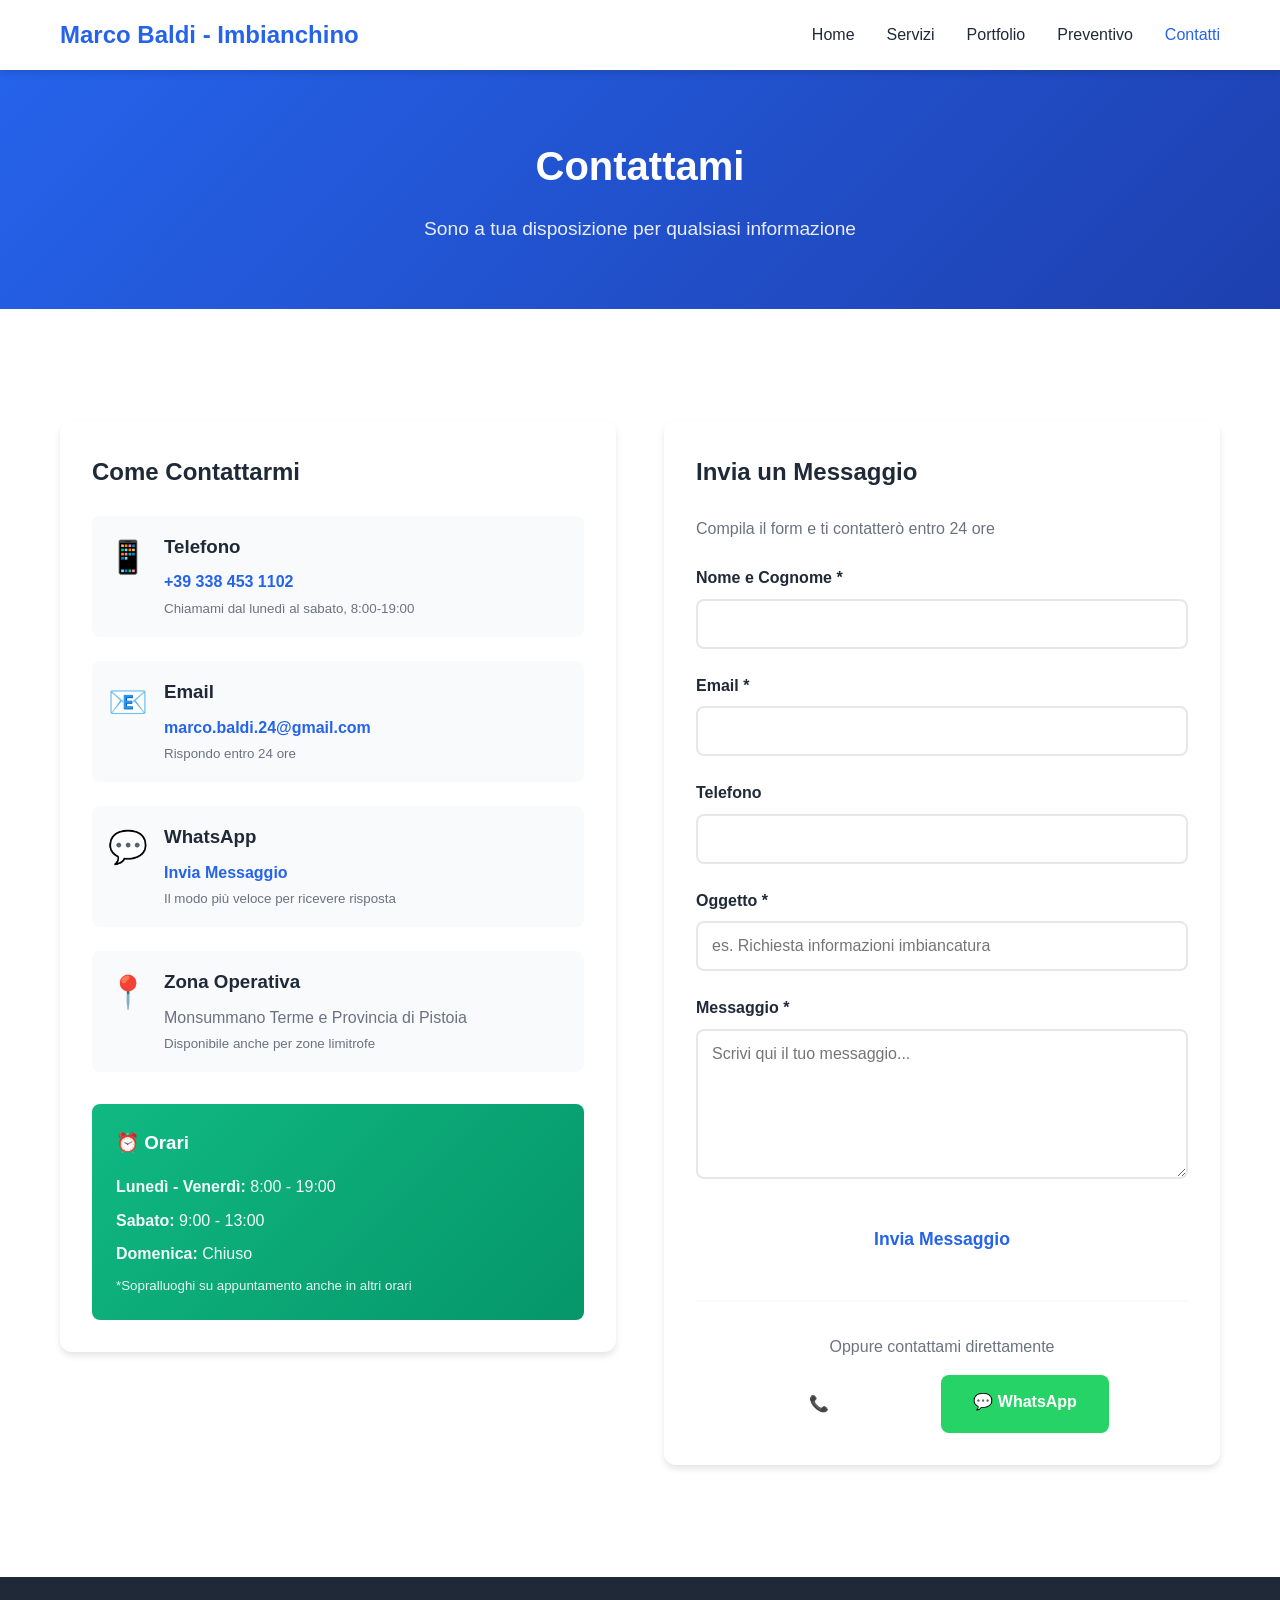
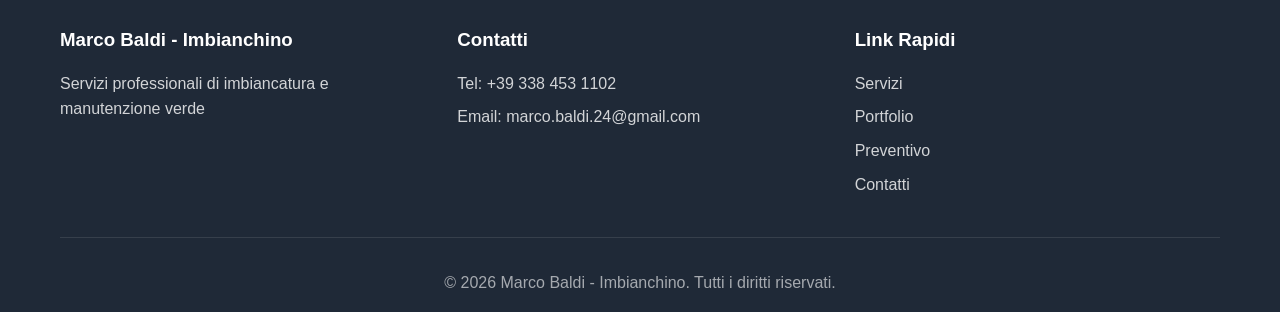
==== commit ce024f53: "Miglioramenti SEO, accessibilità, performance, UX e funzionalità Co-authored-by: Mescal0 <8352988+Me" ====
--- a/contatti.html
+++ b/contatti.html
@@ -1,45 +1,188 @@
 <!DOCTYPE html>
 <html lang="it">
 <head>
-    <script async src="https://www.googletagmanager.com/gtag/js?id=G-X4EQ93HGVP"></script>
+    <script defer src="https://www.googletagmanager.com/gtag/js?id=G-X4EQ93HGVP"></script>
     <script>
         window.dataLayer = window.dataLayer || [];
         function gtag(){dataLayer.push(arguments);}
         gtag('js', new Date());
         gtag('config', 'G-X4EQ93HGVP');
     </script>
-    <!-- Google Tag Manager -->
-    <script>(function(w,d,s,l,i){w[l]=w[l]||[];w[l].push({'gtm.start':
-    new Date().getTime(),event:'gtm.js'});var f=d.getElementsByTagName(s)[0],
-    j=d.createElement(s),dl=l!='dataLayer'?'&l='+l:'';j.async=true;j.src=
-    'https://www.googletagmanager.com/gtm.js?id='+i+dl;f.parentNode.insertBefore(j,f);
-    })(window,document,'script','dataLayer','GT-P8QQXMKH');</script>
-    <!-- End Google Tag Manager -->
     <meta charset="UTF-8">
     <meta name="viewport" content="width=device-width, initial-scale=1.0">
     <title>Contatti - Marco Baldi - Imbianchino</title>
     <meta name="description" content="Contattami per informazioni, preventivi o domande sui servizi di imbiancatura e manutenzione verde.">
+    <link rel="canonical" href="https://marco-imbianchino.pages.dev/contatti.html">
     <!-- Open Graph -->
     <meta property="og:type" content="website">
-    <meta property="og:title" content="Contatti - Marco Baldi - Imbianchino">
-    <meta property="og:description" content="Contattami per informazioni o preventivi gratuiti. Imbianchino a Monsummano Terme.">
     <meta property="og:url" content="https://marco-imbianchino.pages.dev/contatti.html">
-    <link rel="canonical" href="https://marco-imbianchino.pages.dev/contatti.html">
+    <meta property="og:title" content="Contatti - Marco Baldi Imbianchino">
+    <meta property="og:description" content="Contattami per informazioni, preventivi o domande. Imbianchino professionista a Monsummano Terme.">
+    <meta property="og:locale" content="it_IT">
+    <meta property="og:site_name" content="Marco Baldi Imbianchino">
+    <!-- Preconnect -->
+    <link rel="preconnect" href="https://www.googletagmanager.com">
     <link rel="stylesheet" href="style.css">
+    <style>
+        .contact-grid {
+            display: grid;
+            grid-template-columns: repeat(auto-fit, minmax(300px, 1fr));
+            gap: 3rem;
+            margin-bottom: 3rem;
+        }
+
+        .contact-info {
+            background-color: var(--white);
+            padding: 2rem;
+            border-radius: 12px;
+            box-shadow: var(--shadow);
+        }
+
+        .contact-item {
+            display: flex;
+            align-items: start;
+            margin-bottom: 1.5rem;
+            padding: 1rem;
+            background-color: var(--light);
+            border-radius: 8px;
+        }
+
+        .contact-icon {
+            font-size: 2rem;
+            margin-right: 1rem;
+            min-width: 40px;
+        }
+
+        .contact-details h3 {
+            margin-bottom: 0.5rem;
+            color: var(--dark);
+        }
+
+        .contact-details p {
+            color: var(--gray);
+            margin: 0;
+        }
+
+        .contact-details a {
+            color: var(--primary-color);
+            text-decoration: none;
+            font-weight: 600;
+        }
+
+        .contact-details a:hover {
+            text-decoration: underline;
+        }
+
+        .contact-form {
+            background-color: var(--white);
+            padding: 2rem;
+            border-radius: 12px;
+            box-shadow: var(--shadow);
+        }
+
+        .contact-form h2 {
+            margin-bottom: 1.5rem;
+            color: var(--dark);
+        }
+
+        .form-group {
+            margin-bottom: 1.5rem;
+        }
+
+        .form-group label {
+            display: block;
+            margin-bottom: 0.5rem;
+            font-weight: 600;
+            color: var(--dark);
+        }
+
+        .form-group input,
+        .form-group textarea {
+            width: 100%;
+            padding: 0.875rem;
+            border: 2px solid #e5e7eb;
+            border-radius: 8px;
+            font-size: 1rem;
+            font-family: inherit;
+            transition: border-color 0.3s;
+        }
+
+        .form-group input:focus,
+        .form-group textarea:focus {
+            outline: none;
+            border-color: var(--primary-color);
+        }
+
+        .form-group textarea {
+            min-height: 150px;
+            resize: vertical;
+        }
+
+        .page-header {
+            background: linear-gradient(135deg, var(--primary-color) 0%, #1e40af 100%);
+            color: var(--white);
+            padding: 4rem 0;
+            text-align: center;
+            margin-bottom: 3rem;
+        }
+
+        .page-header h1 {
+            font-size: 2.5rem;
+            margin-bottom: 1rem;
+        }
+
+        .page-header p {
+            font-size: 1.2rem;
+            opacity: 0.9;
+        }
+
+        .orari-box {
+            background: linear-gradient(135deg, var(--secondary-color) 0%, #059669 100%);
+            color: var(--white);
+            padding: 1.5rem;
+            border-radius: 8px;
+            margin-top: 2rem;
+        }
+
+        .orari-box h3 {
+            margin-bottom: 1rem;
+        }
+
+        .orari-box p {
+            margin: 0.5rem 0;
+            opacity: 0.95;
+        }
+
+        .success-message {
+            background-color: #d1fae5;
+            border-left: 4px solid var(--secondary-color);
+            padding: 1.5rem;
+            border-radius: 8px;
+            margin-bottom: 2rem;
+            display: none;
+        }
+
+        .success-message h3 {
+            color: #065f46;
+            margin-bottom: 0.5rem;
+        }
+
+        .success-message p {
+            color: #047857;
+        }
+    </style>
 </head>
 <body>
-    <!-- Google Tag Manager (noscript) -->
-    <noscript><iframe src="https://www.googletagmanager.com/ns.html?id=GT-P8QQXMKH"
-    height="0" width="0" style="display:none;visibility:hidden"></iframe></noscript>
-    <!-- End Google Tag Manager (noscript) -->
+    <a class="skip-to-content" href="#main-content">Vai al contenuto principale</a>
+
     <!-- Header/Navbar -->
     <header class="header">
         <nav class="navbar" aria-label="Navigazione principale">
             <div class="container">
                 <div class="nav-brand">
-                    <h1>Marco Baldi - Imbianchino</h1>
-                </div>
-                <button class="nav-toggle" id="navToggle">
+                    <a href="index.html" style="text-decoration:none;"><h1>Marco Baldi - Imbianchino</h1></a>
+                </div>
+                <button class="nav-toggle" id="navToggle" aria-label="Apri menu di navigazione" aria-expanded="false" aria-controls="navMenu">
                     <span></span>
                     <span></span>
                     <span></span>
@@ -49,12 +192,13 @@
                     <li><a href="servizi.html">Servizi</a></li>
                     <li><a href="portfolio.html">Portfolio</a></li>
                     <li><a href="preventivo.html">Preventivo</a></li>
-                    <li><a href="contatti.html" class="active">Contatti</a></li>
+                    <li><a href="contatti.html" class="active" aria-current="page">Contatti</a></li>
                 </ul>
             </div>
         </nav>
     </header>
 
+    <main id="main-content">
     <!-- Page Header -->
     <div class="page-header">
         <div class="container">
@@ -64,25 +208,25 @@
     </div>
 
     <!-- Contact Content -->
-    <section>
+    <section aria-label="Informazioni di contatto">
         <div class="container">
             <div class="contact-grid">
                 <!-- Informazioni Contatto -->
-                <div class="fade-in">
+                <div>
                     <div class="contact-info">
                         <h2 style="margin-bottom: 1.5rem;">Come Contattarmi</h2>
 
                         <div class="contact-item">
-                            <div class="contact-icon">📱</div>
+                            <div class="contact-icon" aria-hidden="true">📱</div>
                             <div class="contact-details">
                                 <h3>Telefono</h3>
-                                <p><a href="tel:+393384531102">+39 338 453 1102</a></p>
+                                <p><a href="tel:+393384531102" aria-label="Chiama +39 338 453 1102">+39 338 453 1102</a></p>
                                 <small style="color: var(--gray);">Chiamami dal lunedì al sabato, 8:00-19:00</small>
                             </div>
                         </div>
 
                         <div class="contact-item">
-                            <div class="contact-icon">📧</div>
+                            <div class="contact-icon" aria-hidden="true">📧</div>
                             <div class="contact-details">
                                 <h3>Email</h3>
                                 <p><a href="mailto:marco.baldi.24@gmail.com">marco.baldi.24@gmail.com</a></p>
@@ -91,16 +235,16 @@
                         </div>
 
                         <div class="contact-item">
-                            <div class="contact-icon">💬</div>
+                            <div class="contact-icon" aria-hidden="true">💬</div>
                             <div class="contact-details">
                                 <h3>WhatsApp</h3>
-                                <p><a href="https://wa.me/393384531102" target="_blank" rel="noopener noreferrer">Invia Messaggio</a></p>
+                                <p><a href="https://wa.me/393384531102" target="_blank" rel="noopener noreferrer" aria-label="Invia messaggio WhatsApp a Marco Baldi">Invia Messaggio</a></p>
                                 <small style="color: var(--gray);">Il modo più veloce per ricevere risposta</small>
                             </div>
                         </div>
 
                         <div class="contact-item">
-                            <div class="contact-icon">📍</div>
+                            <div class="contact-icon" aria-hidden="true">📍</div>
                             <div class="contact-details">
                                 <h3>Zona Operativa</h3>
                                 <p>Monsummano Terme e Provincia di Pistoia</p>
@@ -108,8 +252,8 @@
                             </div>
                         </div>
 
-                        <div class="orari-box">
-                            <h3>⏰ Orari</h3>
+                        <div class="orari-box" aria-label="Orari di disponibilità">
+                            <h3><span aria-hidden="true">⏰</span> Orari</h3>
                             <p><strong>Lunedì - Venerdì:</strong> 8:00 - 19:00</p>
                             <p><strong>Sabato:</strong> 9:00 - 13:00</p>
                             <p><strong>Domenica:</strong> Chiuso</p>
@@ -119,9 +263,9 @@
                 </div>
 
                 <!-- Form Contatto -->
-                <div class="fade-in">
+                <div>
                     <div class="contact-form">
-                        <div class="success-message" id="contactSuccess">
+                        <div class="success-message" id="contactSuccess" role="alert" aria-live="polite">
                             <h3>✓ Messaggio Inviato!</h3>
                             <p>Grazie per avermi contattato. Ti risponderò al più presto.</p>
                         </div>
@@ -129,15 +273,21 @@
                         <h2>Invia un Messaggio</h2>
                         <p style="color: var(--gray); margin-bottom: 1.5rem;">Compila il form e ti contatterò entro 24 ore</p>
 
-                        <form id="contactForm" novalidate>
+                        <form id="contactForm" action="https://formsubmit.co/marco.baldi.24@gmail.com" method="POST" novalidate>
+                            <!-- FormSubmit hidden fields -->
+                            <input type="hidden" name="_subject" value="Nuovo Messaggio - Marco Baldi Imbianchino">
+                            <input type="hidden" name="_next" value="https://marco-imbianchino.pages.dev/contatti.html?inviato=1">
+                            <input type="hidden" name="_captcha" value="false">
+                            <input type="hidden" name="_template" value="table">
+
                             <div class="form-group">
                                 <label for="nome">Nome e Cognome *</label>
-                                <input type="text" id="nome" name="nome" required autocomplete="name">
+                                <input type="text" id="nome" name="nome" required autocomplete="name" aria-required="true">
                             </div>
 
                             <div class="form-group">
                                 <label for="email">Email *</label>
-                                <input type="email" id="email" name="email" required autocomplete="email">
+                                <input type="email" id="email" name="email" required autocomplete="email" aria-required="true">
                             </div>
 
                             <div class="form-group">
@@ -147,12 +297,12 @@
 
                             <div class="form-group">
                                 <label for="oggetto">Oggetto *</label>
-                                <input type="text" id="oggetto" name="oggetto" placeholder="es. Richiesta informazioni imbiancatura" required>
+                                <input type="text" id="oggetto" name="oggetto" placeholder="es. Richiesta informazioni imbiancatura" required aria-required="true">
                             </div>
 
                             <div class="form-group">
                                 <label for="messaggio">Messaggio *</label>
-                                <textarea id="messaggio" name="messaggio" placeholder="Scrivi qui il tuo messaggio..." required></textarea>
+                                <textarea id="messaggio" name="messaggio" placeholder="Scrivi qui il tuo messaggio..." required aria-required="true"></textarea>
                             </div>
 
                             <button type="submit" class="btn btn-primary btn-large" style="width: 100%;">
@@ -163,8 +313,8 @@
                         <div style="text-align: center; margin-top: 2rem; padding-top: 2rem; border-top: 2px solid var(--light);">
                             <p style="color: var(--gray); margin-bottom: 1rem;">Oppure contattami direttamente</p>
                             <div style="display: flex; gap: 1rem; justify-content: center; flex-wrap: wrap;">
-                                <a href="tel:+393384531102" class="btn btn-secondary">📞 Chiama</a>
-                                <a href="https://wa.me/393384531102" class="btn btn-whatsapp" target="_blank" rel="noopener noreferrer">💬 WhatsApp</a>
+                                <a href="tel:+393384531102" class="btn btn-secondary" aria-label="Chiama Marco Baldi">📞 Chiama</a>
+                                <a href="https://wa.me/393384531102" class="btn btn-whatsapp" target="_blank" rel="noopener noreferrer" aria-label="Contattami su WhatsApp">💬 WhatsApp</a>
                             </div>
                         </div>
                     </div>
@@ -172,6 +322,7 @@
             </div>
         </div>
     </section>
+    </main>
 
     <!-- Footer -->
     <footer class="footer">
@@ -202,33 +353,27 @@
         </div>
     </footer>
 
-    <!-- Floating WhatsApp Button -->
-    <a href="https://wa.me/393384531102" class="floating-whatsapp" target="_blank" rel="noopener noreferrer" aria-label="Contattaci su WhatsApp">
-        💬
-        <span class="floating-whatsapp-tooltip">Scrivimi su WhatsApp</span>
-    </a>
-
-    <!-- Scroll to top -->
-    <button class="scroll-top" id="scrollTop" aria-label="Torna in cima">↑</button>
-
     <script src="script.js"></script>
     <script>
+        // Mostra messaggio successo se pagina aperta post-invio
+        (function() {
+            if (window.location.search.indexOf('inviato=1') !== -1) {
+                var success = document.getElementById('contactSuccess');
+                var form = document.getElementById('contactForm');
+                if (success && form) {
+                    form.style.display = 'none';
+                    success.style.display = 'block';
+                }
+            }
+        })();
+
         document.getElementById('contactForm').addEventListener('submit', function(e) {
-            e.preventDefault();
-
             if (typeof gtag === 'function') {
                 gtag('event', 'generate_lead', {
                     'method': 'ContactForm',
                     'event_label': 'Modulo Contatti'
                 });
             }
-
-            setTimeout(() => {
-                document.getElementById('contactForm').style.display = 'none';
-                const successEl = document.getElementById('contactSuccess');
-                successEl.style.display = 'block';
-                successEl.scrollIntoView({ behavior: 'smooth' });
-            }, 500);
         });
     </script>
 </body>
--- a/style.css
+++ b/style.css
@@ -3,6 +3,34 @@
     margin: 0;
     padding: 0;
     box-sizing: border-box;
+}
+
+/* Skip to content - Accessibilità */
+.skip-to-content {
+    position: absolute;
+    left: -9999px;
+    top: auto;
+    width: 1px;
+    height: 1px;
+    overflow: hidden;
+    z-index: -1;
+}
+
+.skip-to-content:focus {
+    position: fixed;
+    top: 0;
+    left: 0;
+    width: auto;
+    height: auto;
+    padding: 1rem 1.5rem;
+    background-color: var(--primary-color);
+    color: var(--white);
+    font-weight: 700;
+    font-size: 1rem;
+    text-decoration: none;
+    border-radius: 0 0 8px 0;
+    z-index: 9999;
+    outline: 3px solid #fff;
 }
 
 :root {
@@ -14,13 +42,6 @@
     --white: #ffffff;
     --shadow: 0 4px 6px rgba(0, 0, 0, 0.1);
     --shadow-lg: 0 10px 25px rgba(0, 0, 0, 0.15);
-    --transition: 0.3s ease;
-}
-
-/* Accessibility: focus */
-:focus-visible {
-    outline: 3px solid var(--primary-color);
-    outline-offset: 2px;
 }
 
 body {
@@ -84,7 +105,11 @@
     background: none;
     border: none;
     cursor: pointer;
-    padding: 0;
+    padding: 8px;
+    min-width: 48px;
+    min-height: 48px;
+    align-items: center;
+    justify-content: center;
 }
 
 .nav-toggle span {
@@ -360,6 +385,139 @@
 /* Utility Classes */
 .text-center {
     text-align: center;
+}
+
+/* FAQ Section */
+.faq-list {
+    max-width: 800px;
+    margin: 0 auto;
+}
+
+.faq-item {
+    border: 1px solid #e5e7eb;
+    border-radius: 8px;
+    margin-bottom: 1rem;
+    overflow: hidden;
+}
+
+.faq-question {
+    width: 100%;
+    background: none;
+    border: none;
+    padding: 1.25rem 1.5rem;
+    text-align: left;
+    font-size: 1rem;
+    font-weight: 600;
+    color: var(--dark);
+    cursor: pointer;
+    display: flex;
+    justify-content: space-between;
+    align-items: center;
+    transition: background-color 0.2s;
+    min-height: 48px;
+}
+
+.faq-question:hover {
+    background-color: var(--light);
+}
+
+.faq-question[aria-expanded="true"] {
+    background-color: #eff6ff;
+    color: var(--primary-color);
+}
+
+.faq-icon {
+    font-style: normal;
+    font-size: 1.5rem;
+    font-weight: 400;
+    line-height: 1;
+    transition: transform 0.3s;
+    flex-shrink: 0;
+    margin-left: 1rem;
+}
+
+.faq-question[aria-expanded="true"] .faq-icon {
+    transform: rotate(45deg);
+}
+
+.faq-answer {
+    padding: 0 1.5rem;
+    max-height: 0;
+    overflow: hidden;
+    transition: max-height 0.3s ease, padding 0.3s ease;
+}
+
+.faq-answer.open {
+    max-height: 300px;
+    padding: 0 1.5rem 1.25rem;
+}
+
+.faq-answer p {
+    color: var(--gray);
+    line-height: 1.7;
+}
+
+/* Testimonials Section */
+.testimonials {
+    background-color: var(--light);
+}
+
+.testimonials-grid {
+    display: grid;
+    grid-template-columns: repeat(auto-fit, minmax(280px, 1fr));
+    gap: 2rem;
+}
+
+.testimonial-card {
+    background-color: var(--white);
+    padding: 2rem;
+    border-radius: 12px;
+    box-shadow: var(--shadow);
+}
+
+.testimonial-stars {
+    color: #f59e0b;
+    font-size: 1.25rem;
+    margin-bottom: 1rem;
+    letter-spacing: 2px;
+}
+
+.testimonial-text {
+    color: var(--gray);
+    font-style: italic;
+    line-height: 1.7;
+    margin-bottom: 1.5rem;
+}
+
+.testimonial-author {
+    display: flex;
+    align-items: center;
+    gap: 0.75rem;
+}
+
+.testimonial-avatar {
+    width: 48px;
+    height: 48px;
+    border-radius: 50%;
+    background: linear-gradient(135deg, var(--primary-color) 0%, #1e40af 100%);
+    display: flex;
+    align-items: center;
+    justify-content: center;
+    color: var(--white);
+    font-weight: 700;
+    font-size: 1.1rem;
+    flex-shrink: 0;
+}
+
+.testimonial-info strong {
+    display: block;
+    color: var(--dark);
+    font-weight: 600;
+}
+
+.testimonial-info span {
+    color: var(--gray);
+    font-size: 0.875rem;
 }
 
 /* Responsive */
@@ -406,649 +564,3 @@
         grid-template-columns: 1fr;
     }
 }
-
-/* ========================
-   Page Header (shared across inner pages)
-   ======================== */
-.page-header {
-    background: linear-gradient(135deg, var(--primary-color) 0%, #1e40af 100%);
-    color: var(--white);
-    padding: 4rem 0;
-    text-align: center;
-    margin-bottom: 3rem;
-}
-
-.page-header h1 {
-    font-size: 2.5rem;
-    margin-bottom: 1rem;
-}
-
-.page-header p {
-    font-size: 1.2rem;
-    opacity: 0.9;
-}
-
-/* ========================
-   Fade-in animation (IntersectionObserver)
-   ======================== */
-.fade-in {
-    opacity: 0;
-    transform: translateY(24px);
-    transition: opacity 0.6s ease, transform 0.6s ease;
-}
-
-.fade-in.visible {
-    opacity: 1;
-    transform: translateY(0);
-}
-
-/* ========================
-   Testimonials
-   ======================== */
-.testimonials {
-    background-color: var(--light);
-}
-
-.testimonials-grid {
-    display: grid;
-    grid-template-columns: repeat(auto-fit, minmax(280px, 1fr));
-    gap: 2rem;
-}
-
-.testimonial-card {
-    background-color: var(--white);
-    padding: 2rem;
-    border-radius: 12px;
-    box-shadow: var(--shadow);
-    position: relative;
-}
-
-.testimonial-stars {
-    color: #f59e0b;
-    font-size: 1.2rem;
-    margin-bottom: 1rem;
-}
-
-.testimonial-text {
-    color: var(--gray);
-    font-style: italic;
-    line-height: 1.7;
-    margin-bottom: 1.5rem;
-}
-
-.testimonial-author {
-    display: flex;
-    align-items: center;
-    gap: 0.75rem;
-}
-
-.testimonial-avatar {
-    width: 44px;
-    height: 44px;
-    border-radius: 50%;
-    background: linear-gradient(135deg, var(--primary-color) 0%, #1e40af 100%);
-    display: flex;
-    align-items: center;
-    justify-content: center;
-    color: var(--white);
-    font-weight: 700;
-    font-size: 1rem;
-    flex-shrink: 0;
-}
-
-.testimonial-name {
-    font-weight: 600;
-    color: var(--dark);
-}
-
-.testimonial-location {
-    font-size: 0.875rem;
-    color: var(--gray);
-}
-
-/* ========================
-   Floating WhatsApp Button
-   ======================== */
-.floating-whatsapp {
-    position: fixed;
-    bottom: 2rem;
-    right: 2rem;
-    background-color: #25d366;
-    color: var(--white);
-    width: 60px;
-    height: 60px;
-    border-radius: 50%;
-    display: flex;
-    align-items: center;
-    justify-content: center;
-    text-decoration: none;
-    font-size: 1.75rem;
-    box-shadow: 0 4px 16px rgba(37, 211, 102, 0.5);
-    z-index: 999;
-    transition: transform var(--transition), box-shadow var(--transition);
-    animation: pulse-wa 2.5s infinite;
-}
-
-.floating-whatsapp:hover {
-    transform: scale(1.12);
-    box-shadow: 0 6px 24px rgba(37, 211, 102, 0.65);
-    animation: none;
-}
-
-.floating-whatsapp-tooltip {
-    position: absolute;
-    right: 70px;
-    background-color: var(--dark);
-    color: var(--white);
-    padding: 0.4rem 0.8rem;
-    border-radius: 6px;
-    font-size: 0.85rem;
-    white-space: nowrap;
-    opacity: 0;
-    pointer-events: none;
-    transition: opacity var(--transition);
-}
-
-.floating-whatsapp:hover .floating-whatsapp-tooltip {
-    opacity: 1;
-}
-
-@keyframes pulse-wa {
-    0%, 100% { box-shadow: 0 4px 16px rgba(37, 211, 102, 0.5); }
-    50% { box-shadow: 0 4px 28px rgba(37, 211, 102, 0.8); }
-}
-
-/* ========================
-   Scroll-to-top Button
-   ======================== */
-.scroll-top {
-    position: fixed;
-    bottom: 5.5rem;
-    right: 2rem;
-    background-color: var(--primary-color);
-    color: var(--white);
-    width: 44px;
-    height: 44px;
-    border-radius: 50%;
-    border: none;
-    cursor: pointer;
-    font-size: 1.2rem;
-    display: flex;
-    align-items: center;
-    justify-content: center;
-    box-shadow: var(--shadow);
-    opacity: 0;
-    transform: translateY(10px);
-    pointer-events: none;
-    transition: opacity var(--transition), transform var(--transition);
-    z-index: 998;
-}
-
-.scroll-top.visible {
-    opacity: 1;
-    transform: translateY(0);
-    pointer-events: auto;
-}
-
-.scroll-top:hover {
-    background-color: #1e40af;
-}
-
-/* ========================
-   Service Detail (servizi.html)
-   ======================== */
-.service-detail {
-    background-color: var(--white);
-    padding: 3rem;
-    margin-bottom: 3rem;
-    border-radius: 12px;
-    box-shadow: var(--shadow);
-}
-
-.service-detail h2 {
-    color: var(--primary-color);
-    margin-bottom: 1.5rem;
-    font-size: 2rem;
-}
-
-.service-detail h3 {
-    color: var(--dark);
-    margin-top: 1.5rem;
-    margin-bottom: 1rem;
-    font-size: 1.5rem;
-}
-
-.service-detail ul {
-    list-style: none;
-    padding: 0;
-}
-
-.service-detail ul li {
-    padding: 0.5rem 0;
-    padding-left: 2rem;
-    position: relative;
-}
-
-.service-detail ul li::before {
-    content: "✓";
-    position: absolute;
-    left: 0;
-    color: var(--secondary-color);
-    font-weight: bold;
-    font-size: 1.2rem;
-}
-
-.service-detail p {
-    color: var(--gray);
-    line-height: 1.8;
-    margin-bottom: 1rem;
-}
-
-.price-info {
-    background-color: var(--light);
-    padding: 1.5rem;
-    border-radius: 8px;
-    margin-top: 2rem;
-    border-left: 4px solid var(--primary-color);
-}
-
-.price-info h4 {
-    color: var(--dark);
-    margin-bottom: 0.5rem;
-}
-
-/* ========================
-   Portfolio (portfolio.html)
-   ======================== */
-.portfolio-grid {
-    display: grid;
-    grid-template-columns: repeat(auto-fill, minmax(300px, 1fr));
-    gap: 2rem;
-    margin-bottom: 3rem;
-}
-
-.portfolio-item {
-    position: relative;
-    border-radius: 12px;
-    overflow: hidden;
-    box-shadow: var(--shadow);
-    transition: transform var(--transition), box-shadow var(--transition);
-    background-color: var(--light);
-    aspect-ratio: 4/3;
-}
-
-.portfolio-item:hover {
-    transform: translateY(-5px);
-    box-shadow: var(--shadow-lg);
-}
-
-.portfolio-image {
-    width: 100%;
-    height: 100%;
-    background: linear-gradient(135deg, #e0e7ff 0%, #dbeafe 100%);
-    display: flex;
-    align-items: center;
-    justify-content: center;
-}
-
-.portfolio-image img {
-    width: 100%;
-    height: 100%;
-    object-fit: cover;
-}
-
-.portfolio-overlay {
-    position: absolute;
-    bottom: 0;
-    left: 0;
-    right: 0;
-    background: linear-gradient(to top, rgba(0,0,0,0.8) 0%, transparent 100%);
-    color: var(--white);
-    padding: 1.5rem;
-    transform: translateY(100%);
-    transition: transform var(--transition);
-}
-
-.portfolio-item:hover .portfolio-overlay {
-    transform: translateY(0);
-}
-
-.portfolio-overlay h3 {
-    font-size: 1.25rem;
-    margin-bottom: 0.5rem;
-}
-
-.portfolio-overlay p {
-    font-size: 0.9rem;
-    opacity: 0.9;
-}
-
-.category-filter {
-    display: flex;
-    justify-content: center;
-    gap: 1rem;
-    margin-bottom: 3rem;
-    flex-wrap: wrap;
-}
-
-.filter-btn {
-    padding: 0.75rem 1.5rem;
-    border: 2px solid var(--primary-color);
-    background-color: transparent;
-    color: var(--primary-color);
-    border-radius: 25px;
-    cursor: pointer;
-    font-weight: 600;
-    transition: all var(--transition);
-}
-
-.filter-btn:hover,
-.filter-btn.active {
-    background-color: var(--primary-color);
-    color: var(--white);
-}
-
-.placeholder-note {
-    background-color: #fef3c7;
-    border-left: 4px solid #f59e0b;
-    padding: 1.5rem;
-    border-radius: 8px;
-    margin-bottom: 3rem;
-}
-
-.placeholder-note h3 {
-    color: #92400e;
-    margin-bottom: 0.5rem;
-}
-
-.placeholder-note p {
-    color: #78350f;
-}
-
-/* ========================
-   Contact Page (contatti.html)
-   ======================== */
-.contact-grid {
-    display: grid;
-    grid-template-columns: repeat(auto-fit, minmax(300px, 1fr));
-    gap: 3rem;
-    margin-bottom: 3rem;
-}
-
-.contact-info {
-    background-color: var(--white);
-    padding: 2rem;
-    border-radius: 12px;
-    box-shadow: var(--shadow);
-}
-
-.contact-item {
-    display: flex;
-    align-items: flex-start;
-    margin-bottom: 1.5rem;
-    padding: 1rem;
-    background-color: var(--light);
-    border-radius: 8px;
-}
-
-.contact-icon {
-    font-size: 2rem;
-    margin-right: 1rem;
-    min-width: 40px;
-}
-
-.contact-details h3 {
-    margin-bottom: 0.5rem;
-    color: var(--dark);
-}
-
-.contact-details p {
-    color: var(--gray);
-    margin: 0;
-}
-
-.contact-details a {
-    color: var(--primary-color);
-    text-decoration: none;
-    font-weight: 600;
-}
-
-.contact-details a:hover {
-    text-decoration: underline;
-}
-
-.contact-form {
-    background-color: var(--white);
-    padding: 2rem;
-    border-radius: 12px;
-    box-shadow: var(--shadow);
-}
-
-.contact-form h2 {
-    margin-bottom: 1.5rem;
-    color: var(--dark);
-}
-
-.orari-box {
-    background: linear-gradient(135deg, var(--secondary-color) 0%, #059669 100%);
-    color: var(--white);
-    padding: 1.5rem;
-    border-radius: 8px;
-    margin-top: 2rem;
-}
-
-.orari-box h3 {
-    margin-bottom: 1rem;
-}
-
-.orari-box p {
-    margin: 0.5rem 0;
-    opacity: 0.95;
-}
-
-/* ========================
-   Forms (shared between contatti.html and preventivo.html)
-   ======================== */
-.form-group {
-    margin-bottom: 1.5rem;
-}
-
-.form-group label {
-    display: block;
-    margin-bottom: 0.5rem;
-    font-weight: 600;
-    color: var(--dark);
-}
-
-.form-group input,
-.form-group select,
-.form-group textarea {
-    width: 100%;
-    padding: 0.875rem;
-    border: 2px solid #e5e7eb;
-    border-radius: 8px;
-    font-size: 1rem;
-    font-family: inherit;
-    transition: border-color var(--transition);
-}
-
-.form-group input:focus,
-.form-group select:focus,
-.form-group textarea:focus {
-    outline: none;
-    border-color: var(--primary-color);
-}
-
-.form-group textarea {
-    min-height: 150px;
-    resize: vertical;
-}
-
-.form-group small {
-    display: block;
-    margin-top: 0.25rem;
-    color: var(--gray);
-    font-size: 0.875rem;
-}
-
-.error-message {
-    color: #dc2626;
-    font-size: 0.875rem;
-    margin-top: 0.25rem;
-    display: none;
-}
-
-.success-message {
-    background-color: #d1fae5;
-    border-left: 4px solid var(--secondary-color);
-    padding: 1.5rem;
-    border-radius: 8px;
-    margin-bottom: 2rem;
-    display: none;
-}
-
-.success-message h3 {
-    color: #065f46;
-    margin-bottom: 0.5rem;
-}
-
-.success-message p {
-    color: #047857;
-}
-
-/* ========================
-   Preventivo Page (preventivo.html)
-   ======================== */
-.form-container {
-    max-width: 800px;
-    margin: 0 auto;
-    background-color: var(--white);
-    padding: 3rem;
-    border-radius: 12px;
-    box-shadow: var(--shadow-lg);
-}
-
-.form-section {
-    margin-bottom: 2rem;
-}
-
-.form-section h3 {
-    color: var(--primary-color);
-    margin-bottom: 1rem;
-    font-size: 1.5rem;
-}
-
-.form-group textarea.preventivo-textarea {
-    min-height: 120px;
-}
-
-.checkbox-group {
-    display: flex;
-    flex-direction: column;
-    gap: 0.75rem;
-}
-
-.checkbox-item {
-    display: flex;
-    align-items: center;
-}
-
-.checkbox-item input[type="checkbox"] {
-    width: auto;
-    margin-right: 0.75rem;
-    cursor: pointer;
-}
-
-.checkbox-item label {
-    margin-bottom: 0;
-    cursor: pointer;
-    font-weight: 400;
-}
-
-.estimate-box {
-    background: linear-gradient(135deg, var(--primary-color) 0%, #1e40af 100%);
-    color: var(--white);
-    padding: 2rem;
-    border-radius: 12px;
-    margin-bottom: 2rem;
-    text-align: center;
-}
-
-.estimate-box h3 {
-    margin-bottom: 1rem;
-    font-size: 1.5rem;
-}
-
-.estimate-amount {
-    font-size: 2.5rem;
-    font-weight: 700;
-    margin: 1rem 0;
-}
-
-.estimate-note {
-    font-size: 0.9rem;
-    opacity: 0.9;
-}
-
-.radio-group {
-    display: grid;
-    grid-template-columns: repeat(auto-fit, minmax(150px, 1fr));
-    gap: 1rem;
-}
-
-.radio-item {
-    position: relative;
-}
-
-.radio-item input[type="radio"] {
-    position: absolute;
-    opacity: 0;
-}
-
-.radio-item label {
-    display: block;
-    padding: 1rem;
-    border: 2px solid #e5e7eb;
-    border-radius: 8px;
-    text-align: center;
-    cursor: pointer;
-    transition: all var(--transition);
-}
-
-.radio-item input[type="radio"]:checked + label {
-    border-color: var(--primary-color);
-    background-color: #eff6ff;
-    color: var(--primary-color);
-    font-weight: 600;
-}
-
-.radio-item label:hover {
-    border-color: var(--primary-color);
-}
-
-/* ========================
-   Responsive additions
-   ======================== */
-@media (max-width: 768px) {
-    .page-header h1 {
-        font-size: 2rem;
-    }
-
-    .service-detail {
-        padding: 1.5rem;
-    }
-
-    .form-container {
-        padding: 1.5rem;
-    }
-
-    .floating-whatsapp {
-        bottom: 1.5rem;
-        right: 1.5rem;
-    }
-
-    .scroll-top {
-        bottom: 5rem;
-        right: 1.5rem;
-    }
-}
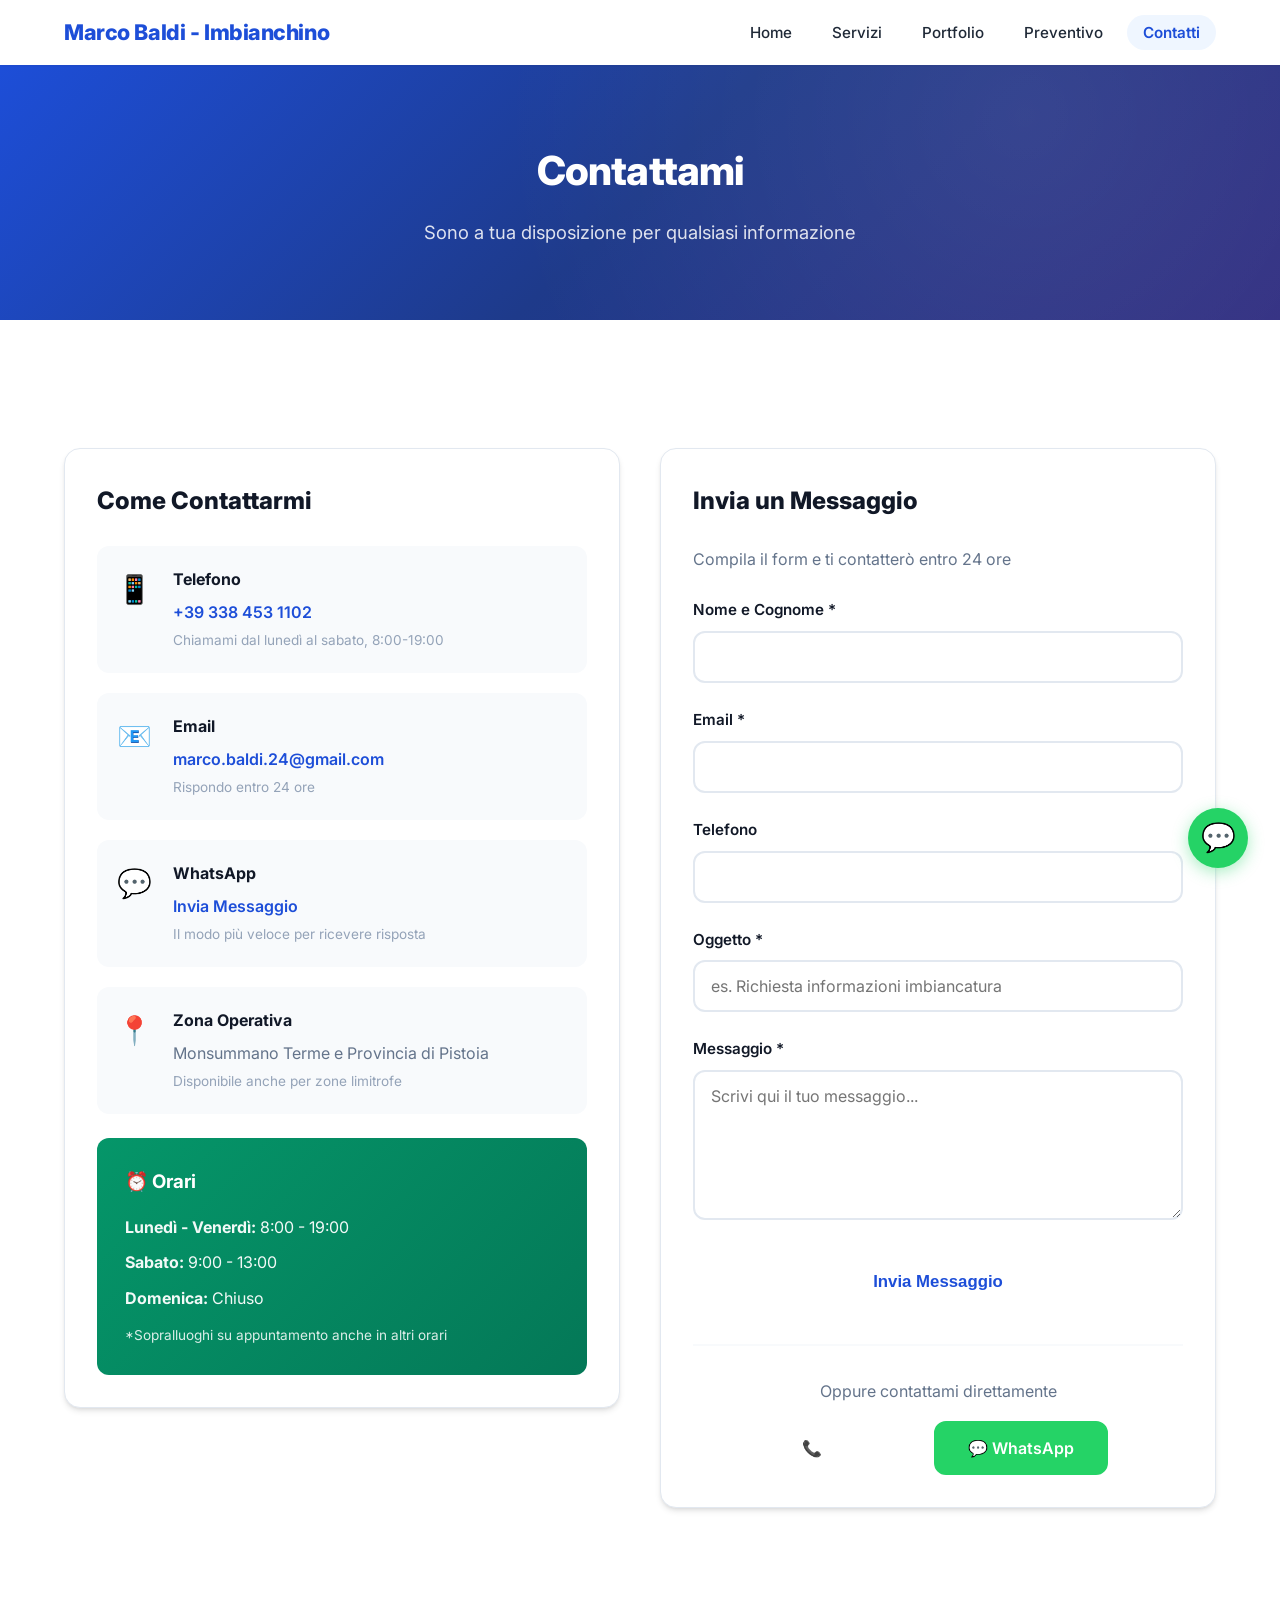
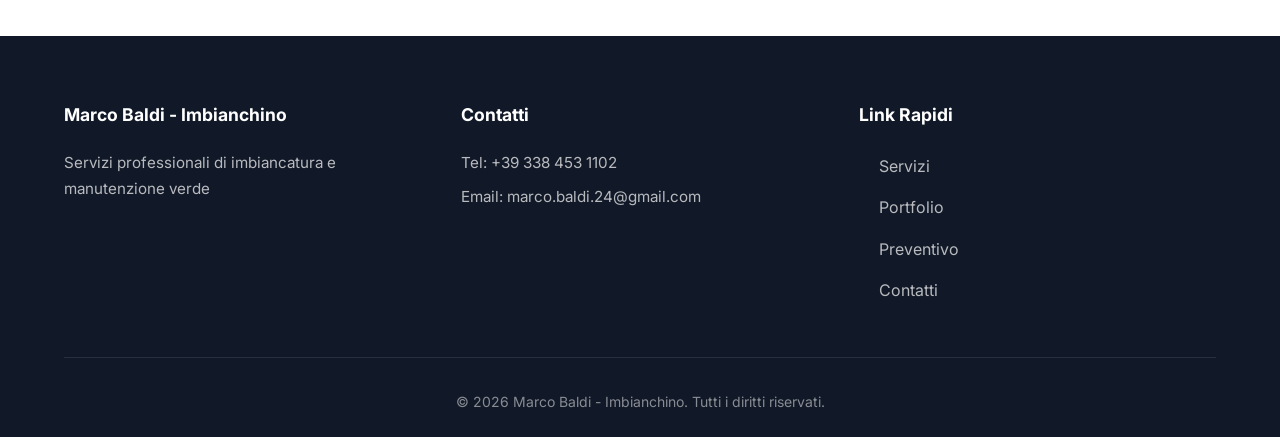
==== commit 092c9c3d: "Migliora estetica sito web e qualità codice per deploy su Cloudflare Pages - Aggiunto font Inter da " ====
--- a/contatti.html
+++ b/contatti.html
@@ -1,6 +1,17 @@
 <!DOCTYPE html>
 <html lang="it">
 <head>
+    <!-- Google Tag Manager (deferred) -->
+    <script>
+        window.addEventListener('load', function() {
+            (function(w,d,s,l,i){w[l]=w[l]||[];w[l].push({'gtm.start':
+            new Date().getTime(),event:'gtm.js'});var f=d.getElementsByTagName(s)[0],
+            j=d.createElement(s),dl=l!='dataLayer'?'&l='+l:'';j.async=true;j.src=
+            'https://www.googletagmanager.com/gtm.js?id='+i+dl;f.parentNode.insertBefore(j,f);
+            })(window,document,'script','dataLayer','GT-P8QQXMKH');
+        });
+    </script>
+    <!-- End Google Tag Manager -->
     <script defer src="https://www.googletagmanager.com/gtag/js?id=G-X4EQ93HGVP"></script>
     <script>
         window.dataLayer = window.dataLayer || [];
@@ -21,158 +32,18 @@
     <meta property="og:locale" content="it_IT">
     <meta property="og:site_name" content="Marco Baldi Imbianchino">
     <!-- Preconnect -->
+    <link rel="preconnect" href="https://fonts.googleapis.com">
+    <link rel="preconnect" href="https://fonts.gstatic.com" crossorigin>
     <link rel="preconnect" href="https://www.googletagmanager.com">
+    <link href="https://fonts.googleapis.com/css2?family=Inter:wght@400;500;600;700;800&display=swap" rel="stylesheet">
     <link rel="stylesheet" href="style.css">
-    <style>
-        .contact-grid {
-            display: grid;
-            grid-template-columns: repeat(auto-fit, minmax(300px, 1fr));
-            gap: 3rem;
-            margin-bottom: 3rem;
-        }
-
-        .contact-info {
-            background-color: var(--white);
-            padding: 2rem;
-            border-radius: 12px;
-            box-shadow: var(--shadow);
-        }
-
-        .contact-item {
-            display: flex;
-            align-items: start;
-            margin-bottom: 1.5rem;
-            padding: 1rem;
-            background-color: var(--light);
-            border-radius: 8px;
-        }
-
-        .contact-icon {
-            font-size: 2rem;
-            margin-right: 1rem;
-            min-width: 40px;
-        }
-
-        .contact-details h3 {
-            margin-bottom: 0.5rem;
-            color: var(--dark);
-        }
-
-        .contact-details p {
-            color: var(--gray);
-            margin: 0;
-        }
-
-        .contact-details a {
-            color: var(--primary-color);
-            text-decoration: none;
-            font-weight: 600;
-        }
-
-        .contact-details a:hover {
-            text-decoration: underline;
-        }
-
-        .contact-form {
-            background-color: var(--white);
-            padding: 2rem;
-            border-radius: 12px;
-            box-shadow: var(--shadow);
-        }
-
-        .contact-form h2 {
-            margin-bottom: 1.5rem;
-            color: var(--dark);
-        }
-
-        .form-group {
-            margin-bottom: 1.5rem;
-        }
-
-        .form-group label {
-            display: block;
-            margin-bottom: 0.5rem;
-            font-weight: 600;
-            color: var(--dark);
-        }
-
-        .form-group input,
-        .form-group textarea {
-            width: 100%;
-            padding: 0.875rem;
-            border: 2px solid #e5e7eb;
-            border-radius: 8px;
-            font-size: 1rem;
-            font-family: inherit;
-            transition: border-color 0.3s;
-        }
-
-        .form-group input:focus,
-        .form-group textarea:focus {
-            outline: none;
-            border-color: var(--primary-color);
-        }
-
-        .form-group textarea {
-            min-height: 150px;
-            resize: vertical;
-        }
-
-        .page-header {
-            background: linear-gradient(135deg, var(--primary-color) 0%, #1e40af 100%);
-            color: var(--white);
-            padding: 4rem 0;
-            text-align: center;
-            margin-bottom: 3rem;
-        }
-
-        .page-header h1 {
-            font-size: 2.5rem;
-            margin-bottom: 1rem;
-        }
-
-        .page-header p {
-            font-size: 1.2rem;
-            opacity: 0.9;
-        }
-
-        .orari-box {
-            background: linear-gradient(135deg, var(--secondary-color) 0%, #059669 100%);
-            color: var(--white);
-            padding: 1.5rem;
-            border-radius: 8px;
-            margin-top: 2rem;
-        }
-
-        .orari-box h3 {
-            margin-bottom: 1rem;
-        }
-
-        .orari-box p {
-            margin: 0.5rem 0;
-            opacity: 0.95;
-        }
-
-        .success-message {
-            background-color: #d1fae5;
-            border-left: 4px solid var(--secondary-color);
-            padding: 1.5rem;
-            border-radius: 8px;
-            margin-bottom: 2rem;
-            display: none;
-        }
-
-        .success-message h3 {
-            color: #065f46;
-            margin-bottom: 0.5rem;
-        }
-
-        .success-message p {
-            color: #047857;
-        }
-    </style>
 </head>
 <body>
+    <!-- Google Tag Manager (noscript) -->
+    <noscript><iframe src="https://www.googletagmanager.com/ns.html?id=GT-P8QQXMKH"
+    height="0" width="0" style="display:none;visibility:hidden" title="Google Tag Manager"></iframe></noscript>
+    <!-- End Google Tag Manager (noscript) -->
+
     <a class="skip-to-content" href="#main-content">Vai al contenuto principale</a>
 
     <!-- Header/Navbar -->
@@ -180,7 +51,7 @@
         <nav class="navbar" aria-label="Navigazione principale">
             <div class="container">
                 <div class="nav-brand">
-                    <a href="index.html" style="text-decoration:none;"><h1>Marco Baldi - Imbianchino</h1></a>
+                    <a href="index.html"><span class="brand-text">Marco Baldi - Imbianchino</span></a>
                 </div>
                 <button class="nav-toggle" id="navToggle" aria-label="Apri menu di navigazione" aria-expanded="false" aria-controls="navMenu">
                     <span></span>
@@ -214,14 +85,14 @@
                 <!-- Informazioni Contatto -->
                 <div>
                     <div class="contact-info">
-                        <h2 style="margin-bottom: 1.5rem;">Come Contattarmi</h2>
+                        <h2>Come Contattarmi</h2>
 
                         <div class="contact-item">
                             <div class="contact-icon" aria-hidden="true">📱</div>
                             <div class="contact-details">
                                 <h3>Telefono</h3>
                                 <p><a href="tel:+393384531102" aria-label="Chiama +39 338 453 1102">+39 338 453 1102</a></p>
-                                <small style="color: var(--gray);">Chiamami dal lunedì al sabato, 8:00-19:00</small>
+                                <small>Chiamami dal lunedì al sabato, 8:00-19:00</small>
                             </div>
                         </div>
 
@@ -230,7 +101,7 @@
                             <div class="contact-details">
                                 <h3>Email</h3>
                                 <p><a href="mailto:marco.baldi.24@gmail.com">marco.baldi.24@gmail.com</a></p>
-                                <small style="color: var(--gray);">Rispondo entro 24 ore</small>
+                                <small>Rispondo entro 24 ore</small>
                             </div>
                         </div>
 
@@ -239,7 +110,7 @@
                             <div class="contact-details">
                                 <h3>WhatsApp</h3>
                                 <p><a href="https://wa.me/393384531102" target="_blank" rel="noopener noreferrer" aria-label="Invia messaggio WhatsApp a Marco Baldi">Invia Messaggio</a></p>
-                                <small style="color: var(--gray);">Il modo più veloce per ricevere risposta</small>
+                                <small>Il modo più veloce per ricevere risposta</small>
                             </div>
                         </div>
 
@@ -248,7 +119,7 @@
                             <div class="contact-details">
                                 <h3>Zona Operativa</h3>
                                 <p>Monsummano Terme e Provincia di Pistoia</p>
-                                <small style="color: var(--gray);">Disponibile anche per zone limitrofe</small>
+                                <small>Disponibile anche per zone limitrofe</small>
                             </div>
                         </div>
 
@@ -257,7 +128,7 @@
                             <p><strong>Lunedì - Venerdì:</strong> 8:00 - 19:00</p>
                             <p><strong>Sabato:</strong> 9:00 - 13:00</p>
                             <p><strong>Domenica:</strong> Chiuso</p>
-                            <small style="display: block; margin-top: 0.5rem; opacity: 0.9;">*Sopralluoghi su appuntamento anche in altri orari</small>
+                            <small>*Sopralluoghi su appuntamento anche in altri orari</small>
                         </div>
                     </div>
                 </div>
@@ -271,7 +142,7 @@
                         </div>
 
                         <h2>Invia un Messaggio</h2>
-                        <p style="color: var(--gray); margin-bottom: 1.5rem;">Compila il form e ti contatterò entro 24 ore</p>
+                        <p class="form-subtitle">Compila il form e ti contatterò entro 24 ore</p>
 
                         <form id="contactForm" action="https://formsubmit.co/marco.baldi.24@gmail.com" method="POST" novalidate>
                             <!-- FormSubmit hidden fields -->
@@ -305,14 +176,14 @@
                                 <textarea id="messaggio" name="messaggio" placeholder="Scrivi qui il tuo messaggio..." required aria-required="true"></textarea>
                             </div>
 
-                            <button type="submit" class="btn btn-primary btn-large" style="width: 100%;">
+                            <button type="submit" class="btn btn-primary btn-large btn-block">
                                 Invia Messaggio
                             </button>
                         </form>
 
-                        <div style="text-align: center; margin-top: 2rem; padding-top: 2rem; border-top: 2px solid var(--light);">
-                            <p style="color: var(--gray); margin-bottom: 1rem;">Oppure contattami direttamente</p>
-                            <div style="display: flex; gap: 1rem; justify-content: center; flex-wrap: wrap;">
+                        <div class="contact-actions">
+                            <p>Oppure contattami direttamente</p>
+                            <div class="contact-actions-buttons">
                                 <a href="tel:+393384531102" class="btn btn-secondary" aria-label="Chiama Marco Baldi">📞 Chiama</a>
                                 <a href="https://wa.me/393384531102" class="btn btn-whatsapp" target="_blank" rel="noopener noreferrer" aria-label="Contattami su WhatsApp">💬 WhatsApp</a>
                             </div>
@@ -323,6 +194,11 @@
         </div>
     </section>
     </main>
+
+    <!-- Floating WhatsApp Button -->
+    <a href="https://wa.me/393384531102" class="whatsapp-float" target="_blank" rel="noopener noreferrer" aria-label="Contattami su WhatsApp">
+        💬
+    </a>
 
     <!-- Footer -->
     <footer class="footer">
@@ -354,27 +230,5 @@
     </footer>
 
     <script src="script.js"></script>
-    <script>
-        // Mostra messaggio successo se pagina aperta post-invio
-        (function() {
-            if (window.location.search.indexOf('inviato=1') !== -1) {
-                var success = document.getElementById('contactSuccess');
-                var form = document.getElementById('contactForm');
-                if (success && form) {
-                    form.style.display = 'none';
-                    success.style.display = 'block';
-                }
-            }
-        })();
-
-        document.getElementById('contactForm').addEventListener('submit', function(e) {
-            if (typeof gtag === 'function') {
-                gtag('event', 'generate_lead', {
-                    'method': 'ContactForm',
-                    'event_label': 'Modulo Contatti'
-                });
-            }
-        });
-    </script>
 </body>
 </html>
--- a/style.css
+++ b/style.css
@@ -1,5 +1,7 @@
 /* Reset e Base */
-* {
+*,
+*::before,
+*::after {
     margin: 0;
     padding: 0;
     box-sizing: border-box;
@@ -34,40 +36,114 @@
 }
 
 :root {
-    --primary-color: #2563eb;
-    --secondary-color: #10b981;
-    --dark: #1f2937;
-    --light: #f9fafb;
-    --gray: #6b7280;
+    --primary-color: #1d4ed8;
+    --primary-light: #3b82f6;
+    --primary-dark: #1e3a8a;
+    --secondary-color: #059669;
+    --secondary-light: #10b981;
+    --accent: #f59e0b;
+    --dark: #111827;
+    --dark-soft: #1f2937;
+    --light: #f8fafc;
+    --light-alt: #f1f5f9;
+    --gray: #64748b;
+    --gray-light: #94a3b8;
+    --border: #e2e8f0;
     --white: #ffffff;
-    --shadow: 0 4px 6px rgba(0, 0, 0, 0.1);
-    --shadow-lg: 0 10px 25px rgba(0, 0, 0, 0.15);
+    --shadow-xs: 0 1px 2px rgba(0, 0, 0, 0.05);
+    --shadow: 0 4px 6px -1px rgba(0, 0, 0, 0.1), 0 2px 4px -2px rgba(0, 0, 0, 0.1);
+    --shadow-md: 0 10px 15px -3px rgba(0, 0, 0, 0.1), 0 4px 6px -4px rgba(0, 0, 0, 0.1);
+    --shadow-lg: 0 20px 25px -5px rgba(0, 0, 0, 0.1), 0 8px 10px -6px rgba(0, 0, 0, 0.1);
+    --shadow-xl: 0 25px 50px -12px rgba(0, 0, 0, 0.25);
+    --radius: 12px;
+    --radius-lg: 16px;
+    --radius-full: 9999px;
+    --transition: 0.3s cubic-bezier(0.4, 0, 0.2, 1);
+}
+
+html {
+    scroll-behavior: smooth;
 }
 
 body {
-    font-family: -apple-system, BlinkMacSystemFont, 'Segoe UI', Roboto, Oxygen, Ubuntu, Cantarell, sans-serif;
-    line-height: 1.6;
+    font-family: 'Inter', -apple-system, BlinkMacSystemFont, 'Segoe UI', Roboto, Oxygen, Ubuntu, Cantarell, sans-serif;
+    line-height: 1.7;
     color: var(--dark);
     background-color: var(--white);
+    -webkit-font-smoothing: antialiased;
+    -moz-osx-font-smoothing: grayscale;
 }
 
 .container {
     max-width: 1200px;
     margin: 0 auto;
-    padding: 0 20px;
+    padding: 0 24px;
+}
+
+/* Focus Visible - Accessibility */
+:focus-visible {
+    outline: 3px solid var(--primary-light);
+    outline-offset: 2px;
+    border-radius: 4px;
+}
+
+/* Scroll Reveal Animations */
+@keyframes fadeInUp {
+    from {
+        opacity: 0;
+        transform: translateY(30px);
+    }
+    to {
+        opacity: 1;
+        transform: translateY(0);
+    }
+}
+
+@keyframes fadeIn {
+    from { opacity: 0; }
+    to { opacity: 1; }
+}
+
+@keyframes slideInLeft {
+    from {
+        opacity: 0;
+        transform: translateX(-30px);
+    }
+    to {
+        opacity: 1;
+        transform: translateX(0);
+    }
+}
+
+.reveal {
+    opacity: 0;
+    transform: translateY(30px);
+    transition: opacity 0.6s var(--transition), transform 0.6s var(--transition);
+}
+
+.reveal.visible {
+    opacity: 1;
+    transform: translateY(0);
 }
 
 /* Header & Navbar */
 .header {
-    background-color: var(--white);
-    box-shadow: var(--shadow);
+    background-color: rgba(255, 255, 255, 0.95);
+    backdrop-filter: blur(12px);
+    -webkit-backdrop-filter: blur(12px);
+    box-shadow: var(--shadow-xs);
     position: sticky;
     top: 0;
     z-index: 1000;
+    transition: box-shadow var(--transition);
+}
+
+.header.scrolled {
+    box-shadow: var(--shadow-md);
 }
 
 .navbar {
-    padding: 1rem 0;
+    padding: 0.875rem 0;
 }
 
 .navbar .container {
@@ -76,27 +152,39 @@
     align-items: center;
 }
 
-.nav-brand h1 {
-    font-size: 1.5rem;
+.nav-brand h1,
+.nav-brand .brand-text {
+    font-size: 1.35rem;
     color: var(--primary-color);
+    font-weight: 800;
+    letter-spacing: -0.02em;
 }
 
 .nav-menu {
     display: flex;
     list-style: none;
-    gap: 2rem;
+    gap: 0.5rem;
 }
 
 .nav-menu a {
     text-decoration: none;
-    color: var(--dark);
+    color: var(--dark-soft);
     font-weight: 500;
-    transition: color 0.3s;
-}
-
-.nav-menu a:hover,
+    font-size: 0.95rem;
+    transition: color var(--transition), background-color var(--transition);
+    padding: 0.5rem 1rem;
+    border-radius: var(--radius-full);
+}
+
+.nav-menu a:hover {
+    color: var(--primary-color);
+    background-color: var(--light);
+}
+
 .nav-menu a.active {
     color: var(--primary-color);
+    background-color: #eff6ff;
+    font-weight: 600;
 }
 
 .nav-toggle {
@@ -110,23 +198,49 @@
     min-height: 48px;
     align-items: center;
     justify-content: center;
+    border-radius: var(--radius);
+    transition: background-color var(--transition);
+}
+
+.nav-toggle:hover {
+    background-color: var(--light);
 }
 
 .nav-toggle span {
-    width: 25px;
-    height: 3px;
+    width: 22px;
+    height: 2.5px;
     background-color: var(--dark);
-    margin: 3px 0;
-    transition: 0.3s;
+    margin: 2.5px 0;
+    border-radius: 2px;
+    transition: var(--transition);
 }
 
 /* Hero Section */
 .hero {
     position: relative;
-    background: linear-gradient(135deg, var(--primary-color) 0%, #1e40af 100%);
+    background: linear-gradient(135deg, var(--primary-color) 0%, var(--primary-dark) 50%, #312e81 100%);
     color: var(--white);
-    padding: 8rem 0;
+    padding: 7rem 0 8rem;
     text-align: center;
+    overflow: hidden;
+}
+
+.hero::before {
+    content: '';
+    position: absolute;
+    top: -50%;
+    left: -50%;
+    width: 200%;
+    height: 200%;
+    background: radial-gradient(circle at 30% 50%, rgba(59, 130, 246, 0.3) 0%, transparent 50%),
+                radial-gradient(circle at 70% 80%, rgba(99, 102, 241, 0.2) 0%, transparent 40%);
+    animation: heroFloat 20s ease-in-out infinite;
+}
+
+@keyframes heroFloat {
+    0%, 100% { transform: translate(0, 0) rotate(0deg); }
+    33% { transform: translate(2%, -2%) rotate(1deg); }
+    66% { transform: translate(-1%, 1%) rotate(-1deg); }
 }
 
 .hero-overlay {
@@ -135,25 +249,31 @@
     left: 0;
     right: 0;
     bottom: 0;
-    background: url('data:image/svg+xml,<svg xmlns="http://www.w3.org/2000/svg" viewBox="0 0 1200 600"><path d="M0,300 Q300,200 600,300 T1200,300 L1200,600 L0,600 Z" fill="rgba(255,255,255,0.1)"/></svg>');
+    background: url('data:image/svg+xml,<svg xmlns="http://www.w3.org/2000/svg" viewBox="0 0 1200 600"><path d="M0,400 Q300,300 600,400 T1200,350 L1200,600 L0,600 Z" fill="rgba(255,255,255,0.05)"/></svg>');
     background-size: cover;
+    background-position: bottom;
 }
 
 .hero-content {
     position: relative;
     z-index: 1;
+    animation: fadeInUp 0.8s ease-out;
 }
 
 .hero-title {
-    font-size: 3rem;
-    margin-bottom: 1rem;
-    font-weight: 700;
+    font-size: 3.25rem;
+    margin-bottom: 1.25rem;
+    font-weight: 800;
+    letter-spacing: -0.03em;
+    line-height: 1.15;
 }
 
 .hero-subtitle {
-    font-size: 1.5rem;
-    margin-bottom: 2rem;
+    font-size: 1.35rem;
+    margin-bottom: 2.5rem;
     opacity: 0.9;
+    font-weight: 400;
+    line-height: 1.6;
 }
 
 .hero-buttons {
@@ -165,15 +285,19 @@
 
 /* Buttons */
 .btn {
-    display: inline-block;
+    display: inline-flex;
+    align-items: center;
+    justify-content: center;
     padding: 0.875rem 2rem;
-    border-radius: 8px;
+    border-radius: var(--radius);
     text-decoration: none;
     font-weight: 600;
-    transition: all 0.3s;
+    transition: all var(--transition);
     border: 2px solid transparent;
     cursor: pointer;
     font-size: 1rem;
+    gap: 0.5rem;
+    line-height: 1.4;
 }
 
 .btn-primary {
@@ -184,17 +308,19 @@
 .btn-primary:hover {
     transform: translateY(-2px);
     box-shadow: var(--shadow-lg);
+    background-color: var(--light);
 }
 
 .btn-secondary {
     background-color: transparent;
     color: var(--white);
-    border-color: var(--white);
+    border-color: rgba(255, 255, 255, 0.5);
 }
 
 .btn-secondary:hover {
     background-color: var(--white);
     color: var(--primary-color);
+    border-color: var(--white);
 }
 
 .btn-outline {
@@ -206,38 +332,54 @@
 .btn-outline:hover {
     background-color: var(--primary-color);
     color: var(--white);
+    transform: translateY(-2px);
+    box-shadow: var(--shadow);
 }
 
 .btn-whatsapp {
     background-color: #25d366;
     color: var(--white);
-    border: none;
+    border: 2px solid #25d366;
 }
 
 .btn-whatsapp:hover {
     background-color: #20ba5a;
+    border-color: #20ba5a;
     transform: translateY(-2px);
+    box-shadow: 0 8px 20px rgba(37, 211, 102, 0.3);
 }
 
 .btn-large {
     padding: 1rem 2.5rem;
-    font-size: 1.1rem;
+    font-size: 1.05rem;
 }
 
 .whatsapp-icon {
-    margin-right: 0.5rem;
+    margin-right: 0.25rem;
 }
 
 /* Sections */
 section {
-    padding: 4rem 0;
+    padding: 5rem 0;
 }
 
 .section-title {
     text-align: center;
-    font-size: 2.5rem;
+    font-size: 2.25rem;
+    margin-bottom: 1rem;
+    color: var(--dark);
+    font-weight: 800;
+    letter-spacing: -0.02em;
+}
+
+.section-subtitle {
+    text-align: center;
+    color: var(--gray);
+    font-size: 1.1rem;
     margin-bottom: 3rem;
-    color: var(--dark);
+    max-width: 600px;
+    margin-left: auto;
+    margin-right: auto;
 }
 
 /* Services Preview */
@@ -247,38 +389,61 @@
 
 .services-grid {
     display: grid;
-    grid-template-columns: repeat(auto-fit, minmax(280px, 1fr));
+    grid-template-columns: repeat(auto-fit, minmax(300px, 1fr));
     gap: 2rem;
     margin-bottom: 3rem;
 }
 
 .service-card {
     background-color: var(--white);
-    padding: 2rem;
-    border-radius: 12px;
+    padding: 2.5rem 2rem;
+    border-radius: var(--radius-lg);
     text-align: center;
     box-shadow: var(--shadow);
-    transition: transform 0.3s, box-shadow 0.3s;
+    transition: transform var(--transition), box-shadow var(--transition);
+    border: 1px solid var(--border);
+    position: relative;
+    overflow: hidden;
+}
+
+.service-card::before {
+    content: '';
+    position: absolute;
+    top: 0;
+    left: 0;
+    right: 0;
+    height: 4px;
+    background: linear-gradient(90deg, var(--primary-color), var(--primary-light));
+    opacity: 0;
+    transition: opacity var(--transition);
 }
 
 .service-card:hover {
-    transform: translateY(-5px);
+    transform: translateY(-8px);
     box-shadow: var(--shadow-lg);
+}
+
+.service-card:hover::before {
+    opacity: 1;
 }
 
 .service-icon {
     font-size: 3rem;
-    margin-bottom: 1rem;
+    margin-bottom: 1.25rem;
+    display: inline-block;
 }
 
 .service-card h3 {
-    font-size: 1.5rem;
-    margin-bottom: 1rem;
+    font-size: 1.35rem;
+    margin-bottom: 0.75rem;
     color: var(--dark);
+    font-weight: 700;
 }
 
 .service-card p {
     color: var(--gray);
+    line-height: 1.7;
+    font-size: 0.95rem;
 }
 
 /* Features Grid */
@@ -290,38 +455,68 @@
 
 .feature {
     text-align: center;
-    padding: 1.5rem;
+    padding: 2rem 1.5rem;
+    border-radius: var(--radius-lg);
+    transition: background-color var(--transition), transform var(--transition);
+}
+
+.feature:hover {
+    background-color: var(--light);
+    transform: translateY(-4px);
 }
 
 .feature-icon {
-    font-size: 2.5rem;
-    color: var(--secondary-color);
+    font-size: 2.75rem;
     margin-bottom: 1rem;
+    display: inline-block;
 }
 
 .feature h3 {
-    font-size: 1.25rem;
-    margin-bottom: 0.5rem;
+    font-size: 1.2rem;
+    margin-bottom: 0.75rem;
+    font-weight: 700;
+    color: var(--dark);
 }
 
 .feature p {
     color: var(--gray);
+    font-size: 0.95rem;
+    line-height: 1.7;
 }
 
 /* CTA Section */
 .cta {
-    background: linear-gradient(135deg, var(--primary-color) 0%, #1e40af 100%);
+    background: linear-gradient(135deg, var(--primary-color) 0%, var(--primary-dark) 50%, #312e81 100%);
     color: var(--white);
     text-align: center;
+    position: relative;
+    overflow: hidden;
+}
+
+.cta::before {
+    content: '';
+    position: absolute;
+    top: 0;
+    left: 0;
+    right: 0;
+    bottom: 0;
+    background: radial-gradient(circle at 20% 80%, rgba(255,255,255,0.08) 0%, transparent 50%);
+}
+
+.cta .container {
+    position: relative;
+    z-index: 1;
 }
 
 .cta h2 {
-    font-size: 2.5rem;
+    font-size: 2.25rem;
     margin-bottom: 1rem;
+    font-weight: 800;
+    letter-spacing: -0.02em;
 }
 
 .cta p {
-    font-size: 1.25rem;
+    font-size: 1.15rem;
     margin-bottom: 2rem;
     opacity: 0.9;
 }
@@ -337,30 +532,33 @@
 .footer {
     background-color: var(--dark);
     color: var(--white);
-    padding: 3rem 0 1rem;
+    padding: 4rem 0 1.5rem;
 }
 
 .footer-content {
     display: grid;
     grid-template-columns: repeat(auto-fit, minmax(250px, 1fr));
-    gap: 2rem;
-    margin-bottom: 2rem;
+    gap: 2.5rem;
+    margin-bottom: 2.5rem;
 }
 
 .footer-section h3 {
-    margin-bottom: 1rem;
+    margin-bottom: 1.25rem;
     color: var(--white);
+    font-weight: 700;
+    font-size: 1.1rem;
 }
 
 .footer-section p {
-    color: rgba(255, 255, 255, 0.8);
+    color: rgba(255, 255, 255, 0.7);
     margin-bottom: 0.5rem;
+    font-size: 0.95rem;
 }
 
 .footer-section a {
-    color: rgba(255, 255, 255, 0.8);
+    color: rgba(255, 255, 255, 0.7);
     text-decoration: none;
-    transition: color 0.3s;
+    transition: color var(--transition);
 }
 
 .footer-section a:hover {
@@ -372,14 +570,35 @@
 }
 
 .footer-section ul li {
-    margin-bottom: 0.5rem;
+    margin-bottom: 0.6rem;
+}
+
+.footer-section ul li a {
+    display: inline-flex;
+    align-items: center;
+    gap: 0.5rem;
+    padding: 0.15rem 0;
+}
+
+.footer-section ul li a::before {
+    content: '→';
+    font-size: 0.8rem;
+    opacity: 0;
+    transform: translateX(-8px);
+    transition: opacity var(--transition), transform var(--transition);
+}
+
+.footer-section ul li a:hover::before {
+    opacity: 1;
+    transform: translateX(0);
 }
 
 .footer-bottom {
     text-align: center;
     padding-top: 2rem;
     border-top: 1px solid rgba(255, 255, 255, 0.1);
-    color: rgba(255, 255, 255, 0.6);
+    color: rgba(255, 255, 255, 0.5);
+    font-size: 0.875rem;
 }
 
 /* Utility Classes */
@@ -394,10 +613,15 @@
 }
 
 .faq-item {
-    border: 1px solid #e5e7eb;
-    border-radius: 8px;
-    margin-bottom: 1rem;
+    border: 1px solid var(--border);
+    border-radius: var(--radius);
+    margin-bottom: 0.75rem;
     overflow: hidden;
+    transition: border-color var(--transition), box-shadow var(--transition);
+}
+
+.faq-item:hover {
+    border-color: var(--primary-light);
 }
 
 .faq-question {
@@ -413,8 +637,9 @@
     display: flex;
     justify-content: space-between;
     align-items: center;
-    transition: background-color 0.2s;
+    transition: background-color 0.2s, color 0.2s;
     min-height: 48px;
+    font-family: inherit;
 }
 
 .faq-question:hover {
@@ -431,7 +656,7 @@
     font-size: 1.5rem;
     font-weight: 400;
     line-height: 1;
-    transition: transform 0.3s;
+    transition: transform 0.3s ease;
     flex-shrink: 0;
     margin-left: 1rem;
 }
@@ -454,7 +679,7 @@
 
 .faq-answer p {
     color: var(--gray);
-    line-height: 1.7;
+    line-height: 1.8;
 }
 
 /* Testimonials Section */
@@ -464,29 +689,50 @@
 
 .testimonials-grid {
     display: grid;
-    grid-template-columns: repeat(auto-fit, minmax(280px, 1fr));
+    grid-template-columns: repeat(auto-fit, minmax(300px, 1fr));
     gap: 2rem;
 }
 
 .testimonial-card {
     background-color: var(--white);
     padding: 2rem;
-    border-radius: 12px;
+    border-radius: var(--radius-lg);
     box-shadow: var(--shadow);
+    border: 1px solid var(--border);
+    transition: transform var(--transition), box-shadow var(--transition);
+    position: relative;
+}
+
+.testimonial-card::before {
+    content: '"';
+    position: absolute;
+    top: 1rem;
+    right: 1.5rem;
+    font-size: 4rem;
+    font-family: Georgia, serif;
+    color: var(--primary-light);
+    opacity: 0.15;
+    line-height: 1;
+}
+
+.testimonial-card:hover {
+    transform: translateY(-4px);
+    box-shadow: var(--shadow-md);
 }
 
 .testimonial-stars {
-    color: #f59e0b;
-    font-size: 1.25rem;
+    color: var(--accent);
+    font-size: 1.1rem;
     margin-bottom: 1rem;
-    letter-spacing: 2px;
+    letter-spacing: 3px;
 }
 
 .testimonial-text {
     color: var(--gray);
     font-style: italic;
-    line-height: 1.7;
+    line-height: 1.8;
     margin-bottom: 1.5rem;
+    font-size: 0.95rem;
 }
 
 .testimonial-author {
@@ -499,25 +745,659 @@
     width: 48px;
     height: 48px;
     border-radius: 50%;
-    background: linear-gradient(135deg, var(--primary-color) 0%, #1e40af 100%);
+    background: linear-gradient(135deg, var(--primary-color) 0%, var(--primary-dark) 100%);
     display: flex;
     align-items: center;
     justify-content: center;
     color: var(--white);
     font-weight: 700;
-    font-size: 1.1rem;
+    font-size: 1rem;
     flex-shrink: 0;
 }
 
 .testimonial-info strong {
     display: block;
     color: var(--dark);
+    font-weight: 700;
+    font-size: 0.95rem;
+}
+
+.testimonial-info span {
+    color: var(--gray-light);
+    font-size: 0.85rem;
+}
+
+.service-card .btn {
+    margin-top: 1.25rem;
+}
+
+/* Page Header (shared across inner pages) */
+.page-header {
+    background: linear-gradient(135deg, var(--primary-color) 0%, var(--primary-dark) 50%, #312e81 100%);
+    color: var(--white);
+    padding: 4.5rem 0;
+    text-align: center;
+    margin-bottom: 3rem;
+    position: relative;
+    overflow: hidden;
+}
+
+.page-header::before {
+    content: '';
+    position: absolute;
+    top: 0;
+    left: 0;
+    right: 0;
+    bottom: 0;
+    background: radial-gradient(circle at 80% 20%, rgba(255,255,255,0.08) 0%, transparent 50%);
+}
+
+.page-header .container {
+    position: relative;
+    z-index: 1;
+}
+
+.page-header h1 {
+    font-size: 2.5rem;
+    margin-bottom: 0.75rem;
+    font-weight: 800;
+    letter-spacing: -0.02em;
+}
+
+.page-header p {
+    font-size: 1.15rem;
+    opacity: 0.85;
+}
+
+/* Service Detail (servizi.html) */
+.service-detail {
+    background-color: var(--white);
+    padding: 3rem;
+    margin-bottom: 2.5rem;
+    border-radius: var(--radius-lg);
+    box-shadow: var(--shadow);
+    border: 1px solid var(--border);
+    transition: box-shadow var(--transition);
+}
+
+.service-detail:hover {
+    box-shadow: var(--shadow-md);
+}
+
+.service-detail h2 {
+    color: var(--primary-color);
+    margin-bottom: 1.5rem;
+    font-size: 1.85rem;
+    font-weight: 800;
+}
+
+.service-detail h3 {
+    color: var(--dark);
+    margin-top: 1.75rem;
+    margin-bottom: 1rem;
+    font-size: 1.35rem;
+    font-weight: 700;
+}
+
+.service-detail ul {
+    list-style: none;
+    padding: 0;
+}
+
+.service-detail ul li {
+    padding: 0.6rem 0 0.6rem 2rem;
+    position: relative;
+    color: var(--dark-soft);
+}
+
+.service-detail ul li::before {
+    content: "✓";
+    position: absolute;
+    left: 0;
+    color: var(--secondary-color);
+    font-weight: bold;
+    font-size: 1.1rem;
+}
+
+.service-detail p {
+    color: var(--gray);
+    line-height: 1.8;
+    margin-bottom: 1rem;
+}
+
+.price-info {
+    background: linear-gradient(135deg, var(--light) 0%, #eff6ff 100%);
+    padding: 1.75rem;
+    border-radius: var(--radius);
+    margin-top: 2rem;
+    border-left: 4px solid var(--primary-color);
+}
+
+.price-info h4 {
+    color: var(--dark);
+    margin-bottom: 0.5rem;
+    font-weight: 700;
+}
+
+/* Portfolio (portfolio.html) */
+.portfolio-grid {
+    display: grid;
+    grid-template-columns: repeat(auto-fill, minmax(320px, 1fr));
+    gap: 1.5rem;
+    margin-bottom: 3rem;
+}
+
+.portfolio-item {
+    position: relative;
+    border-radius: var(--radius-lg);
+    overflow: hidden;
+    box-shadow: var(--shadow);
+    transition: transform var(--transition), box-shadow var(--transition);
+    background-color: var(--light);
+    aspect-ratio: 4/3;
+}
+
+.portfolio-item:hover {
+    transform: translateY(-6px) scale(1.01);
+    box-shadow: var(--shadow-xl);
+}
+
+.portfolio-image {
+    width: 100%;
+    height: 100%;
+    background: linear-gradient(135deg, #e0e7ff 0%, #dbeafe 100%);
+    display: flex;
+    align-items: center;
+    justify-content: center;
+}
+
+.portfolio-image img {
+    width: 100%;
+    height: 100%;
+    object-fit: cover;
+    transition: transform 0.5s cubic-bezier(0.4, 0, 0.2, 1);
+}
+
+.portfolio-item:hover .portfolio-image img {
+    transform: scale(1.08);
+}
+
+.portfolio-overlay {
+    position: absolute;
+    bottom: 0;
+    left: 0;
+    right: 0;
+    background: linear-gradient(to top, rgba(0,0,0,0.85) 0%, rgba(0,0,0,0.2) 60%, transparent 100%);
+    color: var(--white);
+    padding: 2rem 1.5rem 1.5rem;
+    transform: translateY(100%);
+    transition: transform 0.4s cubic-bezier(0.4, 0, 0.2, 1);
+}
+
+.portfolio-item:hover .portfolio-overlay {
+    transform: translateY(0);
+}
+
+.portfolio-overlay h3 {
+    font-size: 1.15rem;
+    margin-bottom: 0.35rem;
+    font-weight: 700;
+}
+
+.portfolio-overlay p {
+    font-size: 0.9rem;
+    opacity: 0.85;
+}
+
+.category-filter {
+    display: flex;
+    justify-content: center;
+    gap: 0.75rem;
+    margin-bottom: 3rem;
+    flex-wrap: wrap;
+}
+
+.filter-btn {
+    padding: 0.6rem 1.5rem;
+    border: 2px solid var(--border);
+    background-color: var(--white);
+    color: var(--gray);
+    border-radius: var(--radius-full);
+    cursor: pointer;
     font-weight: 600;
-}
-
-.testimonial-info span {
+    font-size: 0.9rem;
+    transition: all var(--transition);
+    font-family: inherit;
+}
+
+.filter-btn:hover {
+    border-color: var(--primary-color);
+    color: var(--primary-color);
+}
+
+.filter-btn.active {
+    background-color: var(--primary-color);
+    border-color: var(--primary-color);
+    color: var(--white);
+    box-shadow: 0 4px 12px rgba(29, 78, 216, 0.3);
+}
+
+.placeholder-note {
+    background: linear-gradient(135deg, #fef3c7 0%, #fefce8 100%);
+    border-left: 4px solid var(--accent);
+    padding: 1.5rem;
+    border-radius: var(--radius);
+    margin-bottom: 3rem;
+}
+
+.placeholder-note h2 {
+    color: #92400e;
+    margin-bottom: 0.5rem;
+    font-size: 1.25rem;
+}
+
+.placeholder-note p {
+    color: #78350f;
+    font-size: 0.95rem;
+}
+
+/* Form (preventivo.html) */
+.form-container {
+    max-width: 800px;
+    margin: 0 auto;
+    background-color: var(--white);
+    padding: 3rem;
+    border-radius: var(--radius-lg);
+    box-shadow: var(--shadow-lg);
+    border: 1px solid var(--border);
+}
+
+.form-section {
+    margin-bottom: 2.5rem;
+}
+
+.form-section h3 {
+    color: var(--primary-color);
+    margin-bottom: 1.25rem;
+    font-size: 1.35rem;
+    font-weight: 700;
+}
+
+.form-group {
+    margin-bottom: 1.5rem;
+}
+
+.form-group label {
+    display: block;
+    margin-bottom: 0.5rem;
+    font-weight: 600;
+    color: var(--dark);
+    font-size: 0.95rem;
+}
+
+.form-group input,
+.form-group select,
+.form-group textarea {
+    width: 100%;
+    padding: 0.875rem 1rem;
+    border: 2px solid var(--border);
+    border-radius: var(--radius);
+    font-size: 1rem;
+    font-family: inherit;
+    transition: border-color var(--transition), box-shadow var(--transition);
+    background-color: var(--white);
+}
+
+.form-group input:focus,
+.form-group select:focus,
+.form-group textarea:focus {
+    outline: none;
+    border-color: var(--primary-light);
+    box-shadow: 0 0 0 3px rgba(59, 130, 246, 0.1);
+}
+
+.form-group textarea {
+    min-height: 120px;
+    resize: vertical;
+}
+
+.form-group small {
+    display: block;
+    margin-top: 0.35rem;
+    color: var(--gray-light);
+    font-size: 0.85rem;
+}
+
+.checkbox-group {
+    display: flex;
+    flex-direction: column;
+    gap: 0.75rem;
+}
+
+.checkbox-item {
+    display: flex;
+    align-items: center;
+}
+
+.checkbox-item input[type="checkbox"] {
+    width: auto;
+    margin-right: 0.75rem;
+    cursor: pointer;
+    accent-color: var(--primary-color);
+}
+
+.checkbox-item label {
+    margin-bottom: 0;
+    cursor: pointer;
+    font-weight: 400;
+}
+
+.estimate-box {
+    background: linear-gradient(135deg, var(--primary-color) 0%, var(--primary-dark) 100%);
+    color: var(--white);
+    padding: 2rem;
+    border-radius: var(--radius-lg);
+    margin-bottom: 2rem;
+    text-align: center;
+}
+
+.estimate-box h3 {
+    margin-bottom: 1rem;
+    font-size: 1.35rem;
+}
+
+.estimate-amount {
+    font-size: 2.5rem;
+    font-weight: 800;
+    margin: 1rem 0;
+}
+
+.estimate-note {
+    font-size: 0.9rem;
+    opacity: 0.85;
+}
+
+.error-message {
+    color: #dc2626;
+    font-size: 0.85rem;
+    margin-top: 0.35rem;
+    display: none;
+}
+
+.success-message {
+    background: linear-gradient(135deg, #d1fae5 0%, #ecfdf5 100%);
+    border-left: 4px solid var(--secondary-color);
+    padding: 1.75rem;
+    border-radius: var(--radius);
+    margin-bottom: 2rem;
+    display: none;
+}
+
+.success-message h3 {
+    color: #065f46;
+    margin-bottom: 0.5rem;
+}
+
+.success-message p {
+    color: #047857;
+}
+
+.radio-group {
+    display: grid;
+    grid-template-columns: repeat(auto-fit, minmax(150px, 1fr));
+    gap: 0.75rem;
+}
+
+.radio-item {
+    position: relative;
+}
+
+.radio-item input[type="radio"] {
+    position: absolute;
+    opacity: 0;
+}
+
+.radio-item label {
+    display: block;
+    padding: 1rem;
+    border: 2px solid var(--border);
+    border-radius: var(--radius);
+    text-align: center;
+    cursor: pointer;
+    transition: all var(--transition);
+    font-size: 0.95rem;
+}
+
+.radio-item input[type="radio"]:checked + label {
+    border-color: var(--primary-color);
+    background-color: #eff6ff;
+    color: var(--primary-color);
+    font-weight: 600;
+    box-shadow: 0 0 0 3px rgba(29, 78, 216, 0.1);
+}
+
+.radio-item label:hover {
+    border-color: var(--primary-light);
+    background-color: var(--light);
+}
+
+.form-subtitle {
     color: var(--gray);
-    font-size: 0.875rem;
+    margin-bottom: 1.5rem;
+}
+
+/* Contact (contatti.html) */
+.contact-grid {
+    display: grid;
+    grid-template-columns: repeat(auto-fit, minmax(320px, 1fr));
+    gap: 2.5rem;
+    margin-bottom: 3rem;
+}
+
+.contact-info {
+    background-color: var(--white);
+    padding: 2rem;
+    border-radius: var(--radius-lg);
+    box-shadow: var(--shadow);
+    border: 1px solid var(--border);
+}
+
+.contact-item {
+    display: flex;
+    align-items: start;
+    margin-bottom: 1.25rem;
+    padding: 1.25rem;
+    background-color: var(--light);
+    border-radius: var(--radius);
+    transition: background-color var(--transition);
+}
+
+.contact-item:hover {
+    background-color: var(--light-alt);
+}
+
+.contact-icon {
+    font-size: 1.75rem;
+    margin-right: 1rem;
+    min-width: 40px;
+}
+
+.contact-details h3 {
+    margin-bottom: 0.35rem;
+    color: var(--dark);
+    font-size: 1rem;
+    font-weight: 700;
+}
+
+.contact-details p {
+    color: var(--gray);
+    margin: 0;
+}
+
+.contact-details a {
+    color: var(--primary-color);
+    text-decoration: none;
+    font-weight: 600;
+    transition: color var(--transition);
+}
+
+.contact-details a:hover {
+    color: var(--primary-dark);
+    text-decoration: underline;
+}
+
+.contact-details small {
+    color: var(--gray-light);
+    font-size: 0.85rem;
+}
+
+.contact-form {
+    background-color: var(--white);
+    padding: 2rem;
+    border-radius: var(--radius-lg);
+    box-shadow: var(--shadow);
+    border: 1px solid var(--border);
+}
+
+.contact-form h2 {
+    margin-bottom: 1.5rem;
+    color: var(--dark);
+    font-weight: 800;
+}
+
+.contact-form .form-group textarea {
+    min-height: 150px;
+}
+
+.contact-actions {
+    text-align: center;
+    margin-top: 2rem;
+    padding-top: 2rem;
+    border-top: 2px solid var(--light);
+}
+
+.contact-actions p {
+    color: var(--gray);
+    margin-bottom: 1rem;
+}
+
+.contact-actions-buttons {
+    display: flex;
+    gap: 1rem;
+    justify-content: center;
+    flex-wrap: wrap;
+}
+
+.orari-box {
+    background: linear-gradient(135deg, var(--secondary-color) 0%, #047857 100%);
+    color: var(--white);
+    padding: 1.75rem;
+    border-radius: var(--radius);
+    margin-top: 1.5rem;
+}
+
+.orari-box h3 {
+    margin-bottom: 1rem;
+    font-weight: 700;
+}
+
+.orari-box p {
+    margin: 0.5rem 0;
+    opacity: 0.95;
+}
+
+.orari-box small {
+    display: block;
+    margin-top: 0.75rem;
+    opacity: 0.85;
+    font-size: 0.85rem;
+}
+
+/* Preventivo alternative contact */
+.alt-contact {
+    text-align: center;
+    margin-top: 3rem;
+    padding-top: 2rem;
+    border-top: 2px solid var(--light);
+}
+
+.alt-contact h3 {
+    margin-bottom: 1rem;
+    font-weight: 700;
+}
+
+.contact-info h2 {
+    margin-bottom: 1.5rem;
+    color: var(--dark);
+    font-weight: 800;
+}
+
+/* Full-width button */
+.btn-block {
+    width: 100%;
+}
+
+/* Section CTA (bottom of content pages) */
+.section-cta {
+    text-align: center;
+    margin-top: 3rem;
+}
+
+.section-cta h2 {
+    margin-bottom: 1.5rem;
+    font-weight: 800;
+}
+
+.section-cta p {
+    color: var(--gray);
+    margin-bottom: 2rem;
+    font-size: 1.1rem;
+}
+
+.form-note {
+    color: var(--gray-light);
+    margin-top: 1rem;
+}
+
+/* Nav brand link */
+.nav-brand a {
+    text-decoration: none;
+}
+
+/* Floating WhatsApp Button */
+.whatsapp-float {
+    position: fixed;
+    bottom: 2rem;
+    right: 2rem;
+    width: 60px;
+    height: 60px;
+    background-color: #25d366;
+    color: var(--white);
+    border-radius: 50%;
+    display: flex;
+    align-items: center;
+    justify-content: center;
+    font-size: 1.75rem;
+    box-shadow: 0 4px 16px rgba(37, 211, 102, 0.4);
+    z-index: 999;
+    text-decoration: none;
+    transition: transform var(--transition), box-shadow var(--transition);
+    animation: floatPulse 2s ease-in-out infinite;
+}
+
+.whatsapp-float:hover {
+    transform: scale(1.1);
+    box-shadow: 0 6px 24px rgba(37, 211, 102, 0.5);
+}
+
+@keyframes floatPulse {
+    0%, 100% { transform: translateY(0); }
+    50% { transform: translateY(-4px); }
+}
+
+.whatsapp-float:hover {
+    animation: none;
+    transform: scale(1.1);
 }
 
 /* Responsive */
@@ -525,42 +1405,114 @@
     .nav-menu {
         position: fixed;
         left: -100%;
-        top: 70px;
+        top: 60px;
         flex-direction: column;
-        background-color: var(--white);
+        background-color: rgba(255, 255, 255, 0.98);
+        backdrop-filter: blur(12px);
+        -webkit-backdrop-filter: blur(12px);
         width: 100%;
         text-align: center;
-        transition: 0.3s;
-        box-shadow: var(--shadow);
-        padding: 2rem 0;
+        transition: left 0.3s ease;
+        box-shadow: var(--shadow-md);
+        padding: 1.5rem 0;
+        gap: 0.25rem;
     }
 
     .nav-menu.active {
         left: 0;
     }
 
+    .nav-menu a {
+        display: block;
+        padding: 0.75rem 1.5rem;
+        border-radius: 0;
+    }
+
     .nav-toggle {
         display: flex;
     }
 
+    .hero {
+        padding: 4rem 0 5rem;
+    }
+
     .hero-title {
         font-size: 2rem;
+        line-height: 1.2;
     }
 
     .hero-subtitle {
-        font-size: 1.2rem;
+        font-size: 1.1rem;
+    }
+
+    section {
+        padding: 3.5rem 0;
     }
 
     .section-title {
-        font-size: 2rem;
-    }
-
-    .hero {
-        padding: 4rem 0;
+        font-size: 1.85rem;
     }
 
     .services-grid,
     .features-grid {
         grid-template-columns: 1fr;
     }
-}
+
+    .portfolio-grid {
+        grid-template-columns: 1fr;
+    }
+
+    .cta h2 {
+        font-size: 1.85rem;
+    }
+
+    .page-header h1 {
+        font-size: 2rem;
+    }
+
+    .form-container {
+        padding: 1.5rem;
+    }
+
+    .service-detail {
+        padding: 2rem 1.5rem;
+    }
+
+    .whatsapp-float {
+        bottom: 1.5rem;
+        right: 1.5rem;
+        width: 54px;
+        height: 54px;
+        font-size: 1.5rem;
+    }
+}
+
+@media (max-width: 480px) {
+    .container {
+        padding: 0 16px;
+    }
+
+    .hero-title {
+        font-size: 1.75rem;
+    }
+
+    .hero-buttons {
+        flex-direction: column;
+        align-items: center;
+    }
+
+    .hero-buttons .btn {
+        width: 100%;
+        max-width: 300px;
+    }
+
+    .cta-buttons {
+        flex-direction: column;
+        align-items: center;
+    }
+
+    .cta-buttons .btn {
+        width: 100%;
+        max-width: 300px;
+    }
+}
